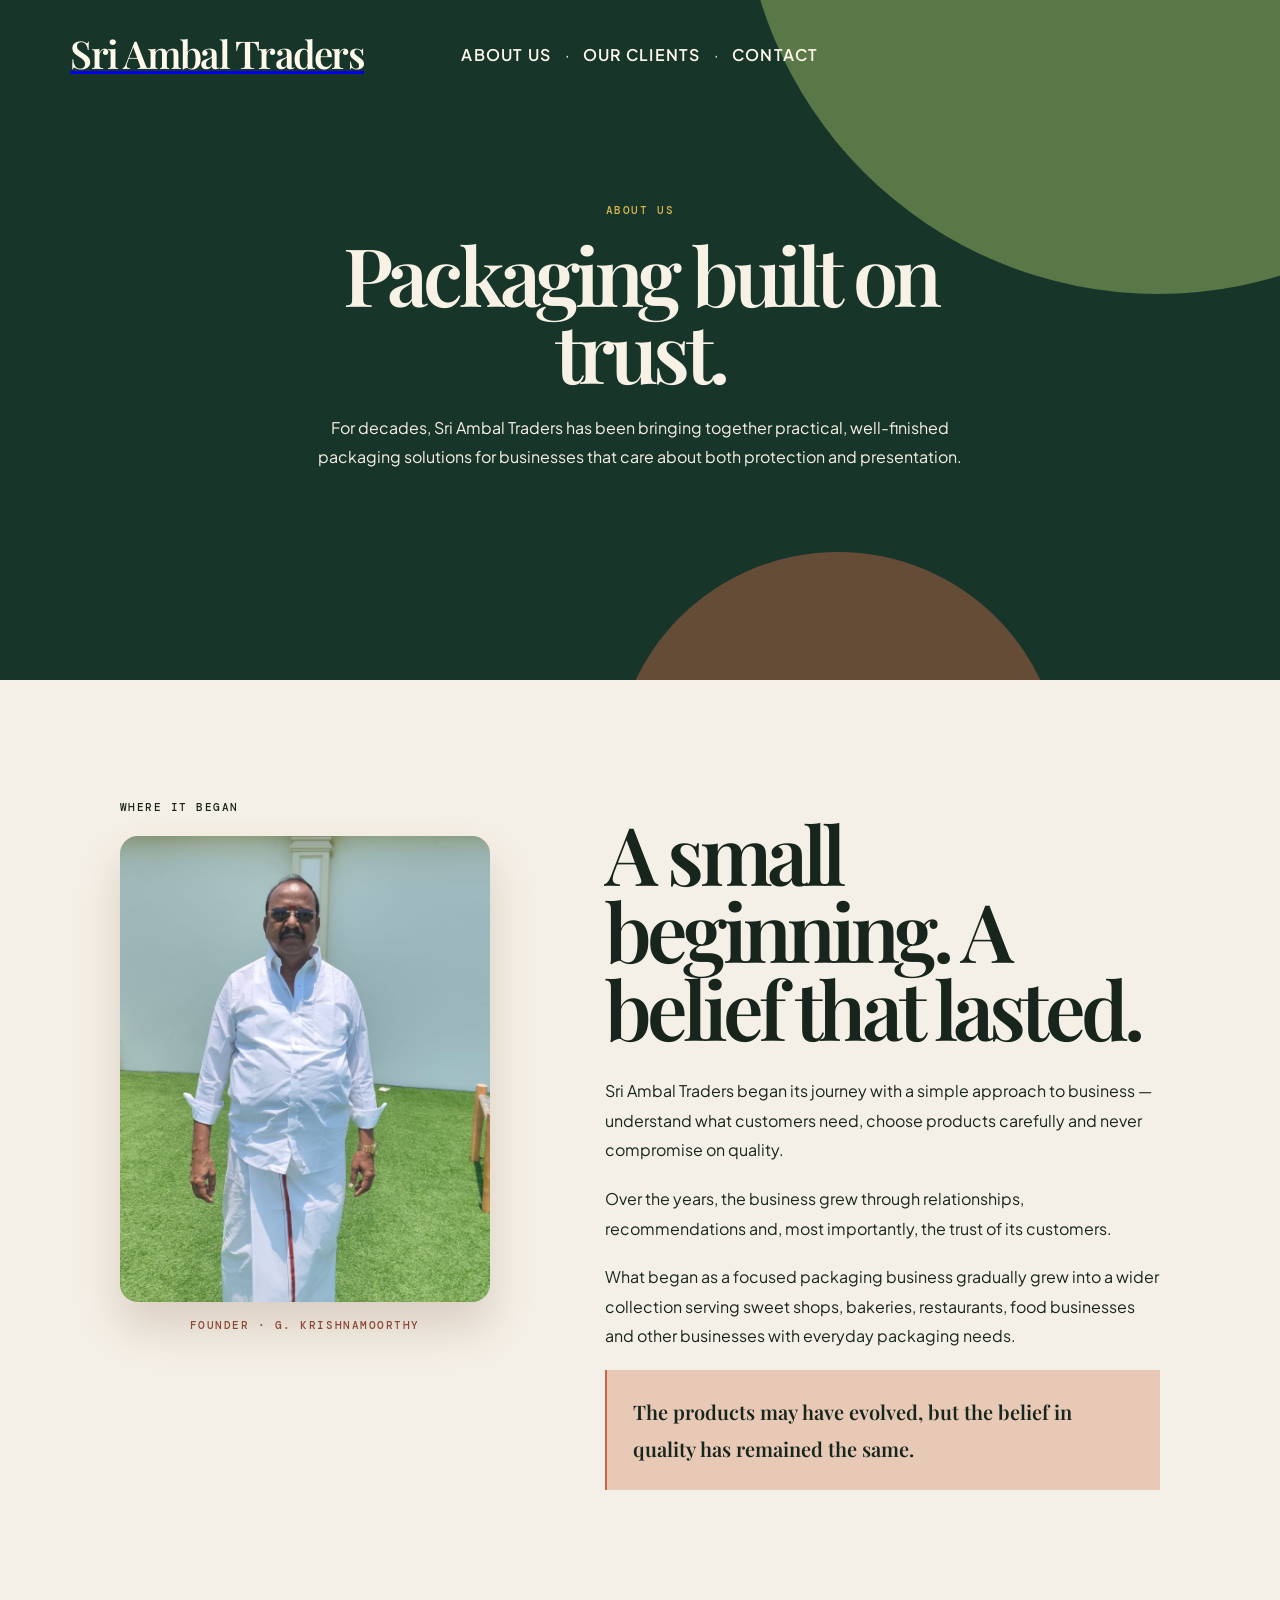
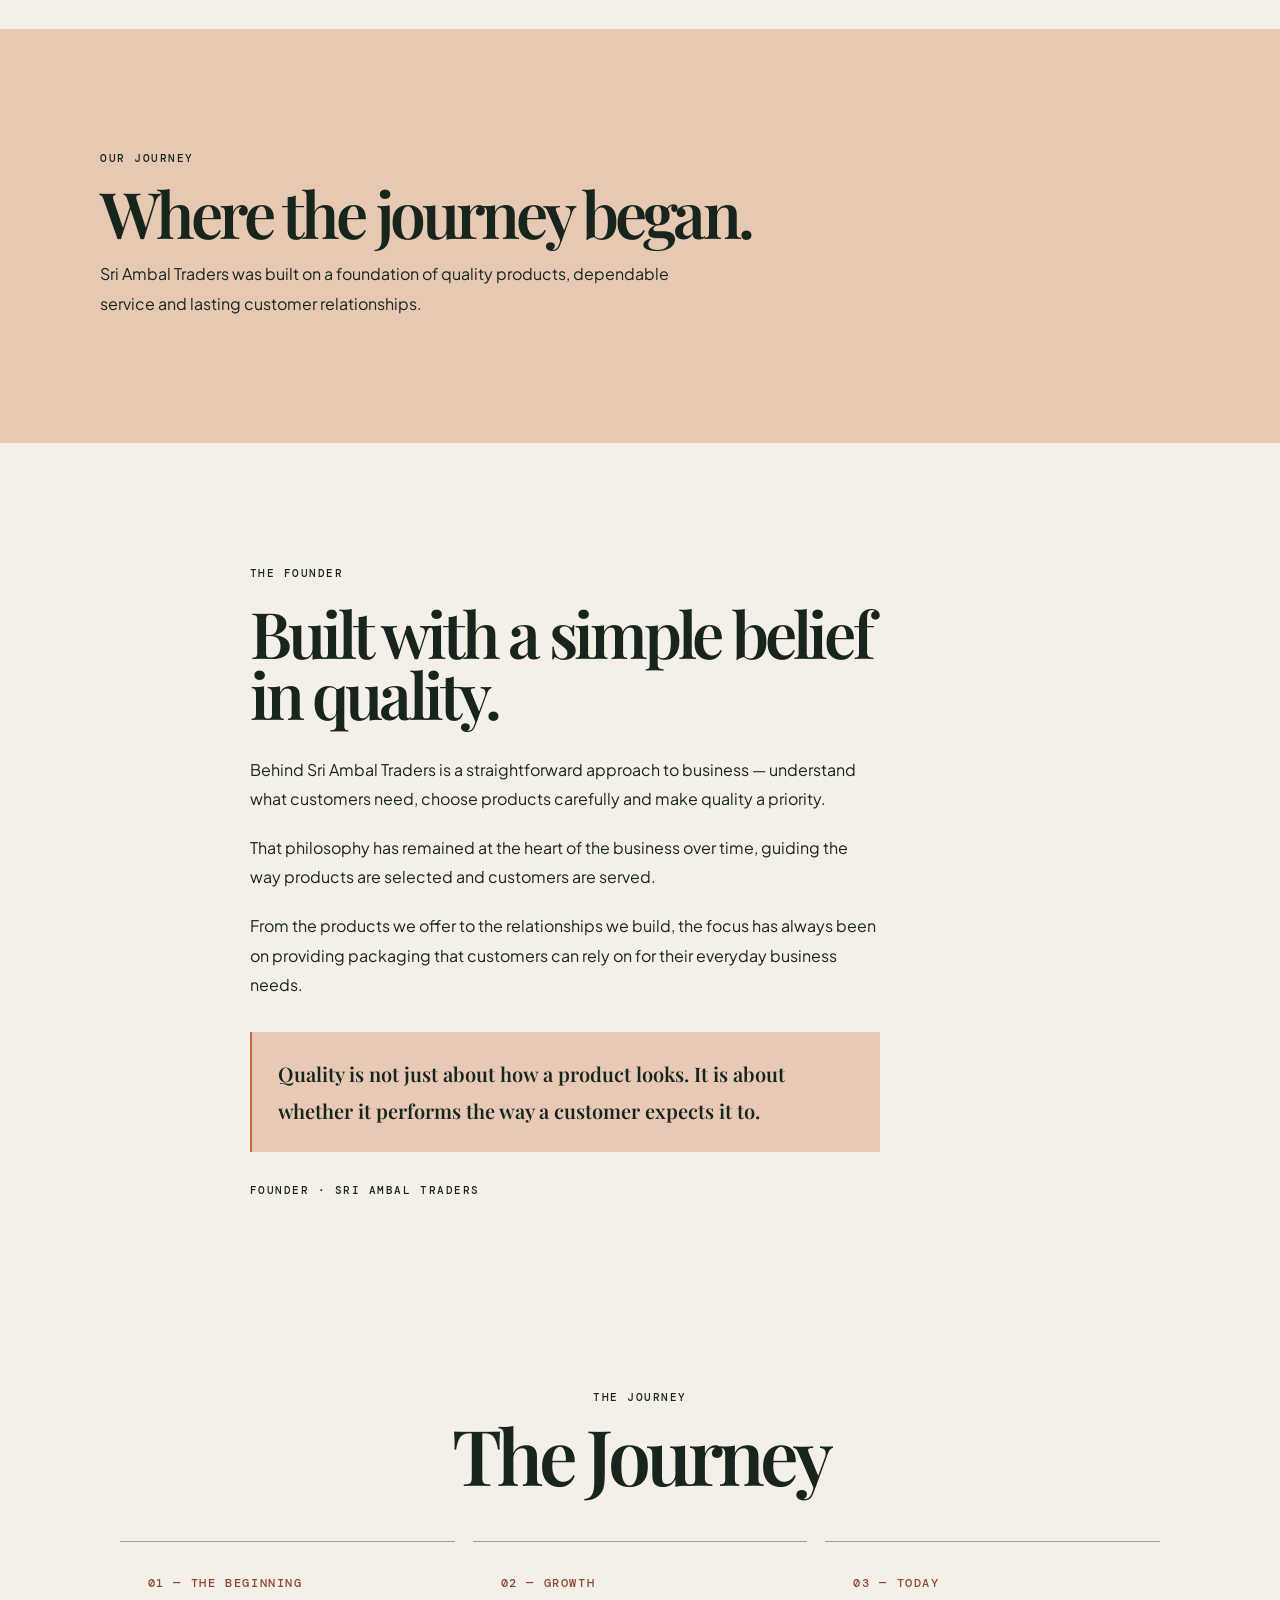
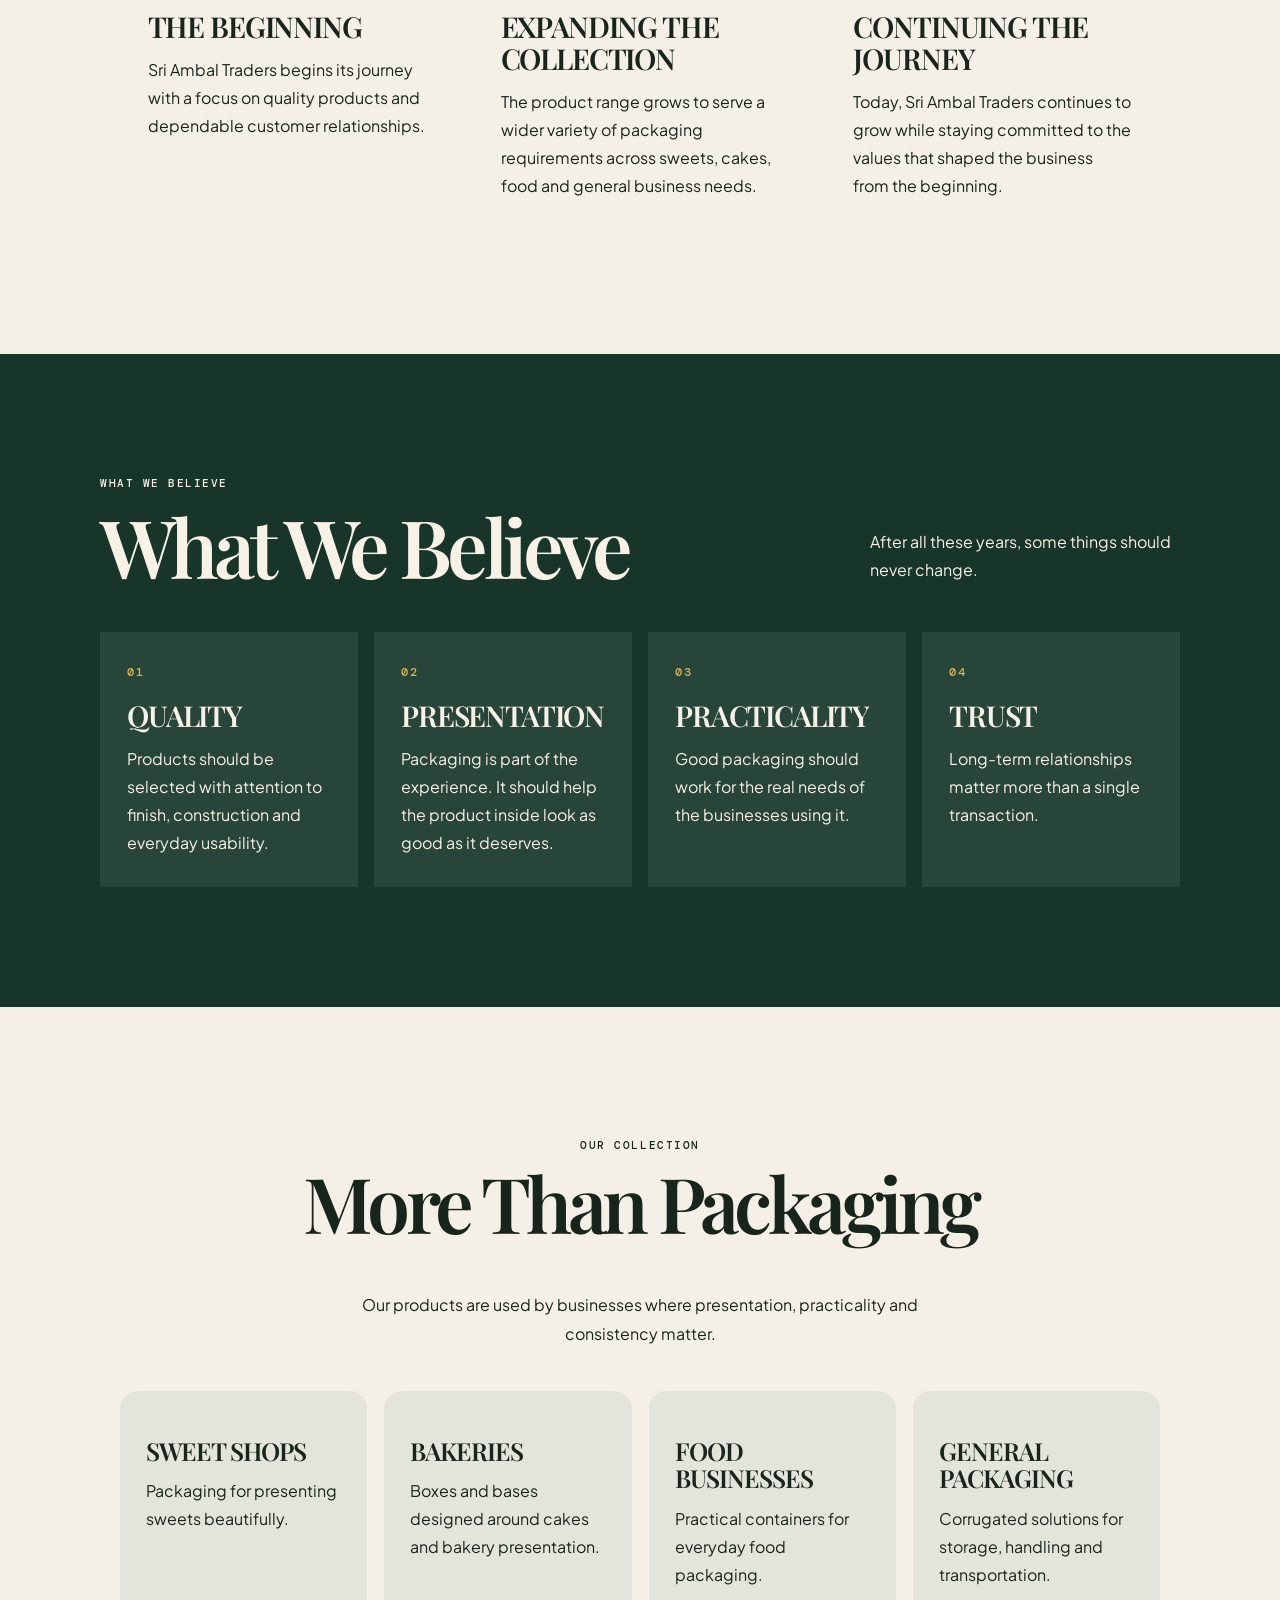
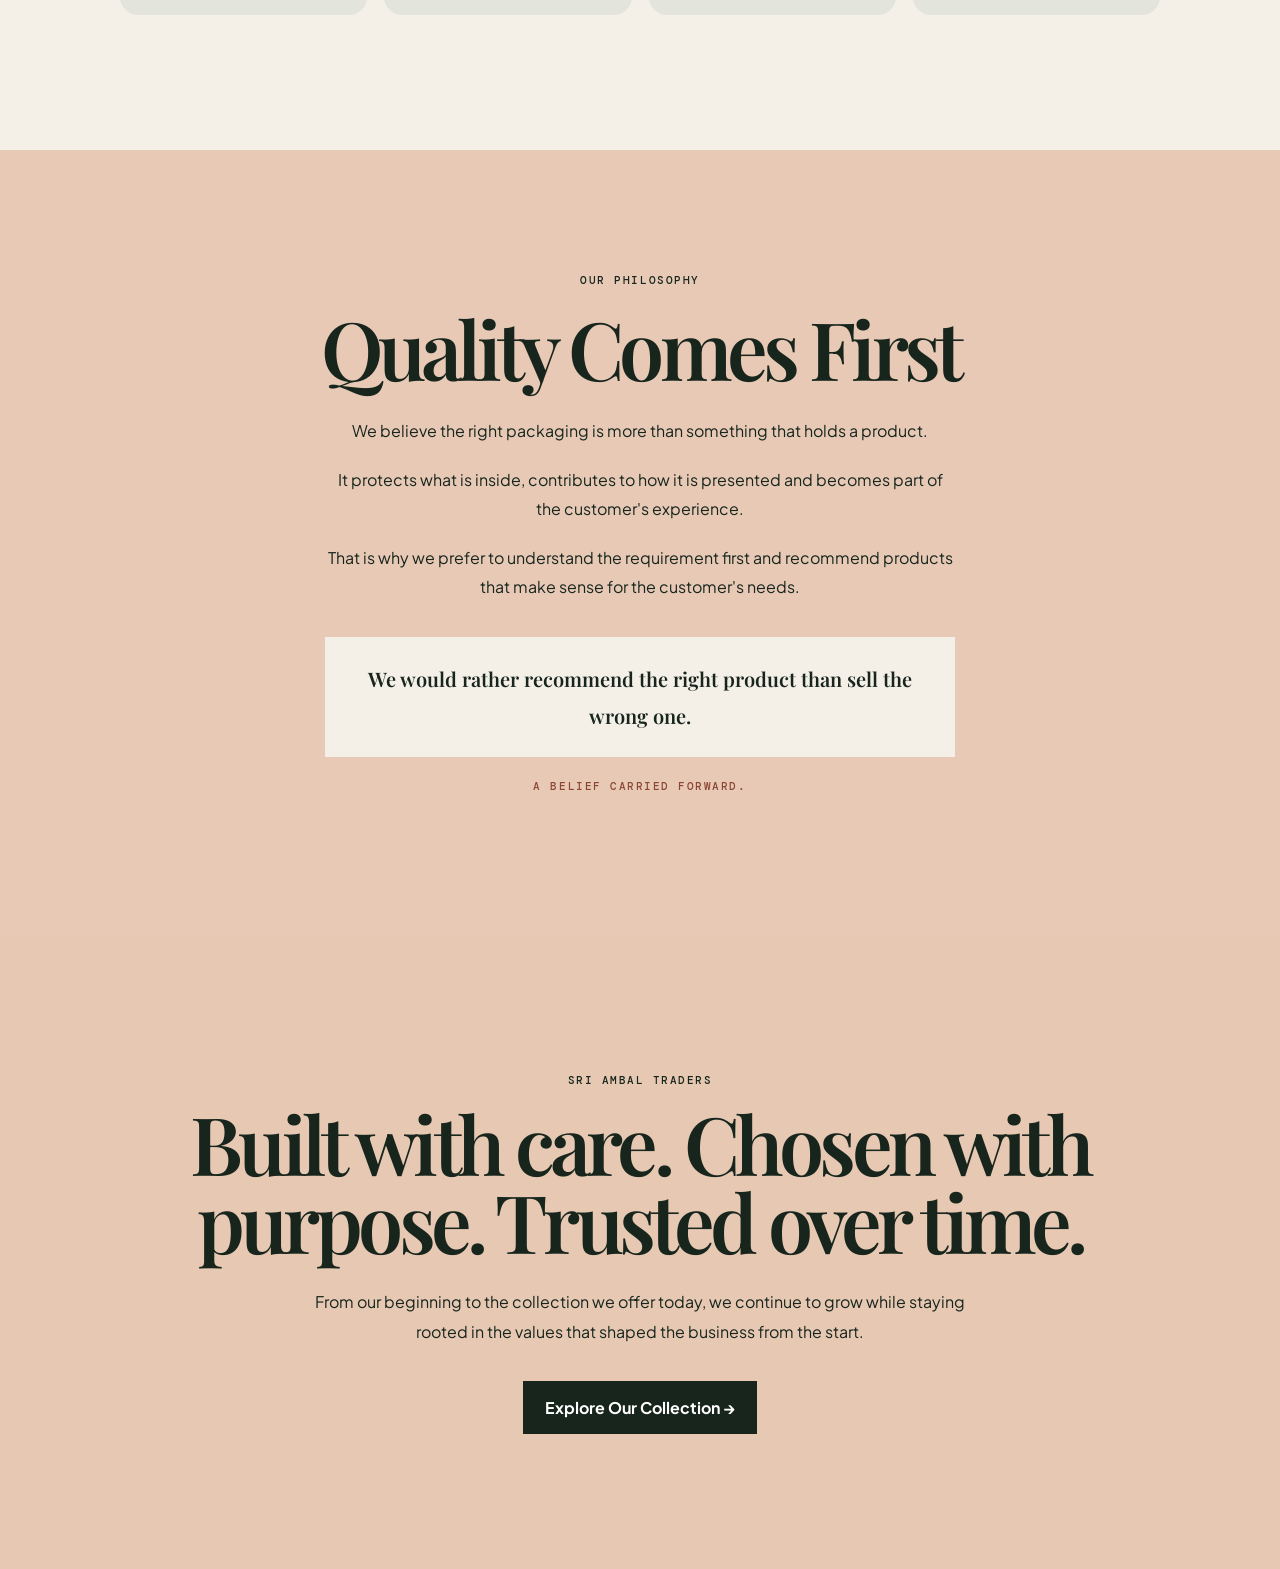
==== about.html @ b6e274c5 "Initial commit" ====
<!doctype html>
<html lang="en">
<head>
  <meta charset="utf-8">
  <meta name="viewport" content="width=device-width,initial-scale=1">
  <meta name="description" content="About Sri Ambal Traders and our packaging solutions.">
  <title>About Us | Sri Ambal Traders</title>
  <link rel="preconnect" href="https://fonts.googleapis.com">
  <link rel="preconnect" href="https://fonts.gstatic.com" crossorigin>
  <link href="https://fonts.googleapis.com/css2?family=DM+Mono:wght@400;500&family=Playfair+Display:ital,wght@0,600;0,700;1,600&family=Plus+Jakarta+Sans:wght@400;500;600;700&display=swap" rel="stylesheet">
  <link rel="stylesheet" href="styles.css">
  <style>
    .about-hero{min-height:680px;padding:34px 5.5% 100px;position:relative;overflow:hidden;background:#18352a;color:#f8f2e6}.about-hero .hero-orb{position:absolute;border-radius:50%;opacity:.45}.about-hero .orb-one{width:65vw;height:65vw;background:#a8c76c;right:-23vw;top:-42vw}.about-hero .orb-two{width:35vw;height:35vw;background:#c46948;right:17vw;bottom:-25vw}.about-hero nav{position:relative;z-index:2}.about-hero .nav-mark{font-size:0;display:inline-block}.about-hero .nav-mark:after{content:'Sri Ambal Traders';display:block;font:600 clamp(2rem,3vw,3.4rem)/1 'Playfair Display',serif;letter-spacing:-.045em;color:#fff9ec}.nav-centre{position:absolute;left:50%;top:50%;transform:translate(-50%,-50%);display:flex;gap:13px;align-items:center;white-space:nowrap}.nav-centre a{color:#fff9ec;text-decoration:none;font:600 1rem 'Plus Jakarta Sans',sans-serif;letter-spacing:.08em;text-transform:uppercase}.about-copy{position:relative;z-index:1;max-width:775px;margin:128px auto 0;text-align:center}.about-copy .eyebrow,.legacy .eyebrow{color:#d9b850}.about-copy h1,.story h2,.founder-copy h2,.heritage-copy h2,.belief-heading h2,.quality h2,.legacy h2,.closing-about h2{font:600 clamp(3.2rem,6.3vw,6.7rem)/.96 'Playfair Display',serif;letter-spacing:-.06em;margin:14px 0 0}.about-copy>p{max-width:650px;margin:25px auto 0;line-height:1.8}.story,.founder,.journey,.beliefs,.more,.quality,.legacy{padding:120px 7%;max-width:1220px;margin:auto}.story{display:grid;grid-template-columns:.8fr 1.2fr;gap:9vw;align-items:start}.eyebrow{font:500 .68rem 'DM Mono',monospace;letter-spacing:.14em}.story h2{margin:14px 0 30px}.story-copy p,.founder-copy p,.quality-copy p,.legacy p,.more-intro{line-height:1.85;max-width:630px;margin:0 0 19px}.statement{margin:38px 0 0;padding:23px 26px;border-left:2px solid #c46948;background:#e7c9b5;font:600 1.25rem/1.45 'Playfair Display',serif}.heritage{padding:108px 7%;background:#e6c8b3}.heritage-inner{max-width:1080px;margin:auto}.heritage-copy h2{font-size:clamp(3rem,5vw,5.4rem)}.heritage-copy p{line-height:1.85;max-width:570px}.founder{display:grid;grid-template-columns:minmax(0,.92fr) minmax(0,1.08fr);gap:8vw;align-items:center}.founder-photo{margin:0;background:#e7c9b5;border-radius:18px;overflow:hidden;box-shadow:0 25px 45px #65382030}.founder-photo img{display:block;width:100%;height:auto;max-height:680px;object-fit:contain;object-position:center}.founder-copy h2{font-size:clamp(3rem,5vw,5.35rem);margin-bottom:30px}.founder-copy .statement{margin-top:32px}.journey{padding-top:40px}.section-title{text-align:center;margin-bottom:50px}.section-title h2{font:600 clamp(3.2rem,6vw,6.1rem)/.96 'Playfair Display',serif;letter-spacing:-.06em;margin:14px 0}.journey-list{display:grid;grid-template-columns:repeat(3,1fr);gap:18px}.journey-step{padding:28px 28px 34px;border-top:1px solid #9b9f96}.journey-step span,.belief-card span{color:#8b4734;font:500 .72rem 'DM Mono',monospace;letter-spacing:.14em}.journey-step h3,.belief-card h3,.category h3{font:600 1.8rem/1.1 'Playfair Display',serif;letter-spacing:-.04em;margin:20px 0 13px}.journey-step p,.belief-card p,.category p{line-height:1.75;margin:0}.beliefs{max-width:none;background:#18352a;color:#f8f2e6}.belief-inner,.more-inner,.quality-inner,.legacy-inner{max-width:1080px;margin:auto}.belief-heading{display:flex;justify-content:space-between;gap:45px;align-items:end;margin-bottom:48px}.belief-heading h2{margin:14px 0 0}.belief-heading p{max-width:310px;line-height:1.75;margin:0}.belief-grid{display:grid;grid-template-columns:repeat(4,1fr);gap:16px}.belief-card{min-height:255px;padding:27px;background:#284539;transition:transform .35s ease,box-shadow .35s ease}.belief-card:hover{transform:translateY(-7px);box-shadow:0 18px 28px #0d1b145c}.belief-card span{color:#d9b850}.more{padding-bottom:135px}.more-intro{margin:0 auto 42px;text-align:center}.category-grid{display:grid;grid-template-columns:repeat(4,1fr);gap:17px}.category{min-height:220px;padding:26px;background:#e3e5dc;border-radius:18px;transition:transform .35s ease,box-shadow .35s ease}.category:hover{transform:translateY(-7px);box-shadow:0 18px 28px #17251d1f}.category h3{font-size:1.55rem}.quality{max-width:none;background:#e7c9b5;text-align:center}.quality-copy{max-width:720px;margin:auto}.quality h2{margin-bottom:30px}.quality-copy p{margin-left:auto;margin-right:auto}.quality .statement{border:0;margin-top:35px;background:#f5f0e7}.quality-note{margin:25px 0 0;color:#8b4734;font:500 .68rem 'DM Mono',monospace;letter-spacing:.14em}.legacy{max-width:none;padding:125px 7%;background:#18352a;color:#f8f2e6;text-align:center}.legacy h2{max-width:830px;margin:14px auto 28px}.legacy p{margin-left:auto;margin-right:auto}.closing-about{text-align:center;padding:135px 7%;background:#e6c8b3}.closing-about h2{max-width:900px;margin:14px auto 28px}.closing-about p{max-width:680px;margin:0 auto;line-height:1.85}.collection-cta{display:inline-block;margin-top:35px;padding:16px 22px;background:var(--ink);color:white;text-decoration:none;font-weight:700;transition:transform .25s ease,box-shadow .25s ease}.collection-cta:hover{transform:translateY(-3px);box-shadow:0 12px 20px #14251d2b}.reveal{opacity:0;transform:translateY(22px);transition:opacity .65s ease,transform .65s ease}.reveal.visible{opacity:1;transform:none}@media(max-width:800px){.about-hero{min-height:590px}.story,.founder{grid-template-columns:1fr;gap:38px}.journey-list,.belief-grid,.category-grid{grid-template-columns:repeat(2,1fr)}.belief-heading{display:block}.belief-heading p{margin-top:25px}.founder-photo{max-width:600px}.nav-centre{position:static;transform:none;margin-top:22px;gap:10px;flex-wrap:wrap}.nav-centre a{font-size:.75rem}}@media(max-width:520px){.about-hero{padding:27px 7% 72px;min-height:520px}.about-copy{margin-top:90px;text-align:left}.about-copy h1{font-size:3.65rem}.about-hero .nav-mark:after{font-size:1.75rem}.story,.founder,.journey,.beliefs,.more,.quality,.legacy{padding-left:7%;padding-right:7%}.journey-list,.belief-grid,.category-grid{grid-template-columns:1fr}.heritage{padding:80px 7%}.closing-about{padding:90px 7%}.belief-card,.category{min-height:0}}
    .story-media .eyebrow{margin:0 0 22px}.story-photo{margin:0;background:#e7c9b5;border-radius:18px;overflow:hidden;box-shadow:0 25px 45px #65382030}.story-photo img{display:block;width:100%;height:auto;max-height:680px;object-fit:contain;object-position:center}.founder-caption{margin:16px 0 0;text-align:center;color:#8b4734;font:500 .68rem 'DM Mono',monospace;letter-spacing:.14em}.founder{display:block;max-width:960px}.founder-copy{max-width:680px}.founder-photo{display:none}
  </style>
</head>
<body>
  <main>
    <section class="about-hero"><div class="hero-orb orb-one"></div><div class="hero-orb orb-two"></div><nav><a class="nav-mark" href="index.html">Sri Ambal Traders</a><div class="nav-centre"><a href="about.html" aria-current="page">About Us</a><span>&middot;</span><a href="index.html#clients">Our Clients</a><span>&middot;</span><a href="contact.html">Contact</a></div></nav><div class="about-copy"><p class="eyebrow">ABOUT US</p><h1>Packaging built on trust.</h1><p>For decades, Sri Ambal Traders has been bringing together practical, well-finished packaging solutions for businesses that care about both protection and presentation.</p></div></section>
    <section class="story reveal"><div class="story-media"><p class="eyebrow">WHERE IT BEGAN</p><figure class="story-photo"><img src="assets/photo.jpeg" alt="Founder of Sri Ambal Traders"></figure><p class="founder-caption">FOUNDER &middot; G. KRISHNAMOORTHY</p></div><div class="story-copy"><h2>A small beginning. A belief that lasted.</h2><p>Sri Ambal Traders began its journey with a simple approach to business &mdash; understand what customers need, choose products carefully and never compromise on quality.</p><p>Over the years, the business grew through relationships, recommendations and, most importantly, the trust of its customers.</p><p>What began as a focused packaging business gradually grew into a wider collection serving sweet shops, bakeries, restaurants, food businesses and other businesses with everyday packaging needs.</p><p class="statement">The products may have evolved, but the belief in quality has remained the same.</p></div></section>
    <section class="heritage reveal"><div class="heritage-inner"><div class="heritage-copy"><p class="eyebrow">OUR JOURNEY</p><h2>Where the journey began.</h2><p>Sri Ambal Traders was built on a foundation of quality products, dependable service and lasting customer relationships.</p></div></div></section>
    <section class="founder reveal"><div class="founder-copy"><p class="eyebrow">THE FOUNDER</p><h2>Built with a simple belief in quality.</h2><p>Behind Sri Ambal Traders is a straightforward approach to business &mdash; understand what customers need, choose products carefully and make quality a priority.</p><p>That philosophy has remained at the heart of the business over time, guiding the way products are selected and customers are served.</p><p>From the products we offer to the relationships we build, the focus has always been on providing packaging that customers can rely on for their everyday business needs.</p><p class="statement">Quality is not just about how a product looks. It is about whether it performs the way a customer expects it to.</p><p class="eyebrow" style="margin-top:28px">FOUNDER &middot; SRI AMBAL TRADERS</p></div></section>
    <section class="journey reveal"><div class="section-title"><p class="eyebrow">THE JOURNEY</p><h2>The Journey</h2></div><div class="journey-list"><article class="journey-step"><span>01 &mdash; THE BEGINNING</span><h3>THE BEGINNING</h3><p>Sri Ambal Traders begins its journey with a focus on quality products and dependable customer relationships.</p></article><article class="journey-step"><span>02 &mdash; GROWTH</span><h3>EXPANDING THE COLLECTION</h3><p>The product range grows to serve a wider variety of packaging requirements across sweets, cakes, food and general business needs.</p></article><article class="journey-step"><span>03 &mdash; TODAY</span><h3>CONTINUING THE JOURNEY</h3><p>Today, Sri Ambal Traders continues to grow while staying committed to the values that shaped the business from the beginning.</p></article></div></section>
    <section class="beliefs"><div class="belief-inner"><div class="belief-heading reveal"><div><p class="eyebrow">WHAT WE BELIEVE</p><h2>What We Believe</h2></div><p>After all these years, some things should never change.</p></div><div class="belief-grid"><article class="belief-card reveal"><span>01</span><h3>QUALITY</h3><p>Products should be selected with attention to finish, construction and everyday usability.</p></article><article class="belief-card reveal"><span>02</span><h3>PRESENTATION</h3><p>Packaging is part of the experience. It should help the product inside look as good as it deserves.</p></article><article class="belief-card reveal"><span>03</span><h3>PRACTICALITY</h3><p>Good packaging should work for the real needs of the businesses using it.</p></article><article class="belief-card reveal"><span>04</span><h3>TRUST</h3><p>Long-term relationships matter more than a single transaction.</p></article></div></div></section>
    <section class="more reveal"><div class="more-inner"><div class="section-title"><p class="eyebrow">OUR COLLECTION</p><h2>More Than Packaging</h2></div><p class="more-intro">Our products are used by businesses where presentation, practicality and consistency matter.</p><div class="category-grid"><article class="category"><h3>SWEET SHOPS</h3><p>Packaging for presenting sweets beautifully.</p></article><article class="category"><h3>BAKERIES</h3><p>Boxes and bases designed around cakes and bakery presentation.</p></article><article class="category"><h3>FOOD BUSINESSES</h3><p>Practical containers for everyday food packaging.</p></article><article class="category"><h3>GENERAL PACKAGING</h3><p>Corrugated solutions for storage, handling and transportation.</p></article></div></div></section>
    <section class="quality reveal"><div class="quality-inner quality-copy"><p class="eyebrow">OUR PHILOSOPHY</p><h2>Quality Comes First</h2><p>We believe the right packaging is more than something that holds a product.</p><p>It protects what is inside, contributes to how it is presented and becomes part of the customer's experience.</p><p>That is why we prefer to understand the requirement first and recommend products that make sense for the customer's needs.</p><p class="statement">We would rather recommend the right product than sell the wrong one.</p><p class="quality-note">A BELIEF CARRIED FORWARD.</p></div></section>
    <section class="closing-about"><p class="eyebrow">SRI AMBAL TRADERS</p><h2>Built with care. Chosen with purpose. Trusted over time.</h2><p>From our beginning to the collection we offer today, we continue to grow while staying rooted in the values that shaped the business from the start.</p><a class="collection-cta" href="index.html#collection">Explore Our Collection &rarr;</a></section>
  </main>
  <script>const observer=new IntersectionObserver(entries=>entries.forEach(entry=>{if(entry.isIntersecting){entry.target.classList.add('visible');observer.unobserve(entry.target)}}),{threshold:.12});document.querySelectorAll('.reveal').forEach((element,index)=>{element.style.transitionDelay=`${Math.min(index%4,3)*70}ms`;observer.observe(element)});</script>
</body>
</html>
---- styles.css ----
:root{--ink:#17251d;--cream:#f5f0e7}*{box-sizing:border-box}html{scroll-behavior:smooth}body{margin:0;background:var(--cream);font-family:'Plus Jakarta Sans',sans-serif;color:var(--ink)}.hero{height:100svh;min-height:650px;padding:34px 5.5%;position:relative;overflow:hidden;background:#18352a;color:#f8f2e6}.hero-orb{position:absolute;border-radius:50%;opacity:.45}.orb-one{width:65vw;height:65vw;background:#a8c76c;right:-23vw;top:-15vw}.orb-two{width:35vw;height:35vw;background:#c46948;right:17vw;bottom:-24vw}nav{position:relative;z-index:2;width:100%;text-align:left}.nav-mark{font-size:0;display:inline-block}.nav-mark:after{content:'Sri Ambal Traders';display:block;font:600 clamp(2rem,3vw,3.4rem)/1 'Playfair Display',serif;letter-spacing:-.045em;color:#fff9ec}.nav-link,.scroll-note{display:none}.hero-copy{position:absolute;top:50%;transform:translateY(-44%);z-index:2;max-width:635px}.eyebrow,.number{font:500 .68rem 'DM Mono';letter-spacing:.14em}.hero h1,.collection h2,.cake-studio h2,.closing h2,.modal h2{font:600 clamp(3.8rem,7.2vw,7.3rem)/.96 'Playfair Display',serif;letter-spacing:-.06em;margin:0}.hero h1 em,.cake-studio h2 em,.closing h2 em{color:#d9b850}.hero-text{max-width:390px;line-height:1.7}.primary{padding:18px 21px;border:0;background:#f2eadc;color:var(--ink);font:600 .78rem 'Plus Jakarta Sans';letter-spacing:.08em}.hero-art{position:absolute;right:7%;bottom:9%;width:48%;height:68%;perspective:1000px}.hero-cake,.hero-box,.hero-cup,.sweet-box,.board-box,.corr-box,.mini-base,.studio-base{position:absolute}.hero-cake{width:270px;height:270px;right:24%;top:9%;background:#d19f28;border-radius:50%}.hero-box{right:1%;bottom:4%;width:255px;height:175px;background:#df7053}.hero-cup{width:118px;height:150px;left:6%;bottom:17%;background:#aabcb4;border-radius:13px}.collection{padding:125px 5.5%}.collection-header{display:flex;justify-content:space-between;margin-bottom:55px}.product-grid{display:grid;grid-template-columns:repeat(12,1fr);gap:17px}.product-card{grid-column:span 4;min-height:490px;padding:22px;background:#e3e5dc;display:flex;flex-direction:column;justify-content:end;position:relative}.product-card.wide{grid-column:span 8;background:#e6c8b3}.product-visual{height:320px;position:relative}.sweet-box,.corr-box{width:220px;height:145px;left:24%;top:65px;background:#df7053}.board-box{width:180px;height:180px;left:23%;top:45px;background:#f1c76e}.containers-visual{display:flex;align-items:end;justify-content:center}.container{background:#9cc8bd;border-radius:18px}.c1{width:66px;height:90px}.c2{width:90px;height:125px}.c3{width:115px;height:155px}.mini-base{width:225px;height:225px;left:24%;top:32px;border-radius:50%;background:#e5b638}.card-copy{display:flex;justify-content:space-between}.card-open-indicator{position:absolute;top:18px;right:18px;width:36px;height:36px;display:grid;place-items:center;border:1px solid #17251d;border-radius:50%;background:#f5f0e7;color:#000;font:700 1.2rem/1 'Plus Jakarta Sans',sans-serif;transition:transform .25s ease,background-color .25s ease}.product-card:hover .card-open-indicator,.product-card:focus-visible .card-open-indicator{transform:translateX(3px);background:#fff}.product-card:focus-visible{outline:2px solid var(--ink);outline-offset:3px}.cake-studio{padding:125px 9%;background:#18352a;color:white}.closing{text-align:center;padding:135px 20px;background:#e7c9b5}@media(max-width:800px){.product-card,.product-card.wide{grid-column:span 12}.hero-art{opacity:.55}.nav-mark:after{font-size:2rem}}@media(max-width:480px){.hero{padding:27px 7%}.hero-art{display:none}.nav-mark:after{font-size:1.75rem}}
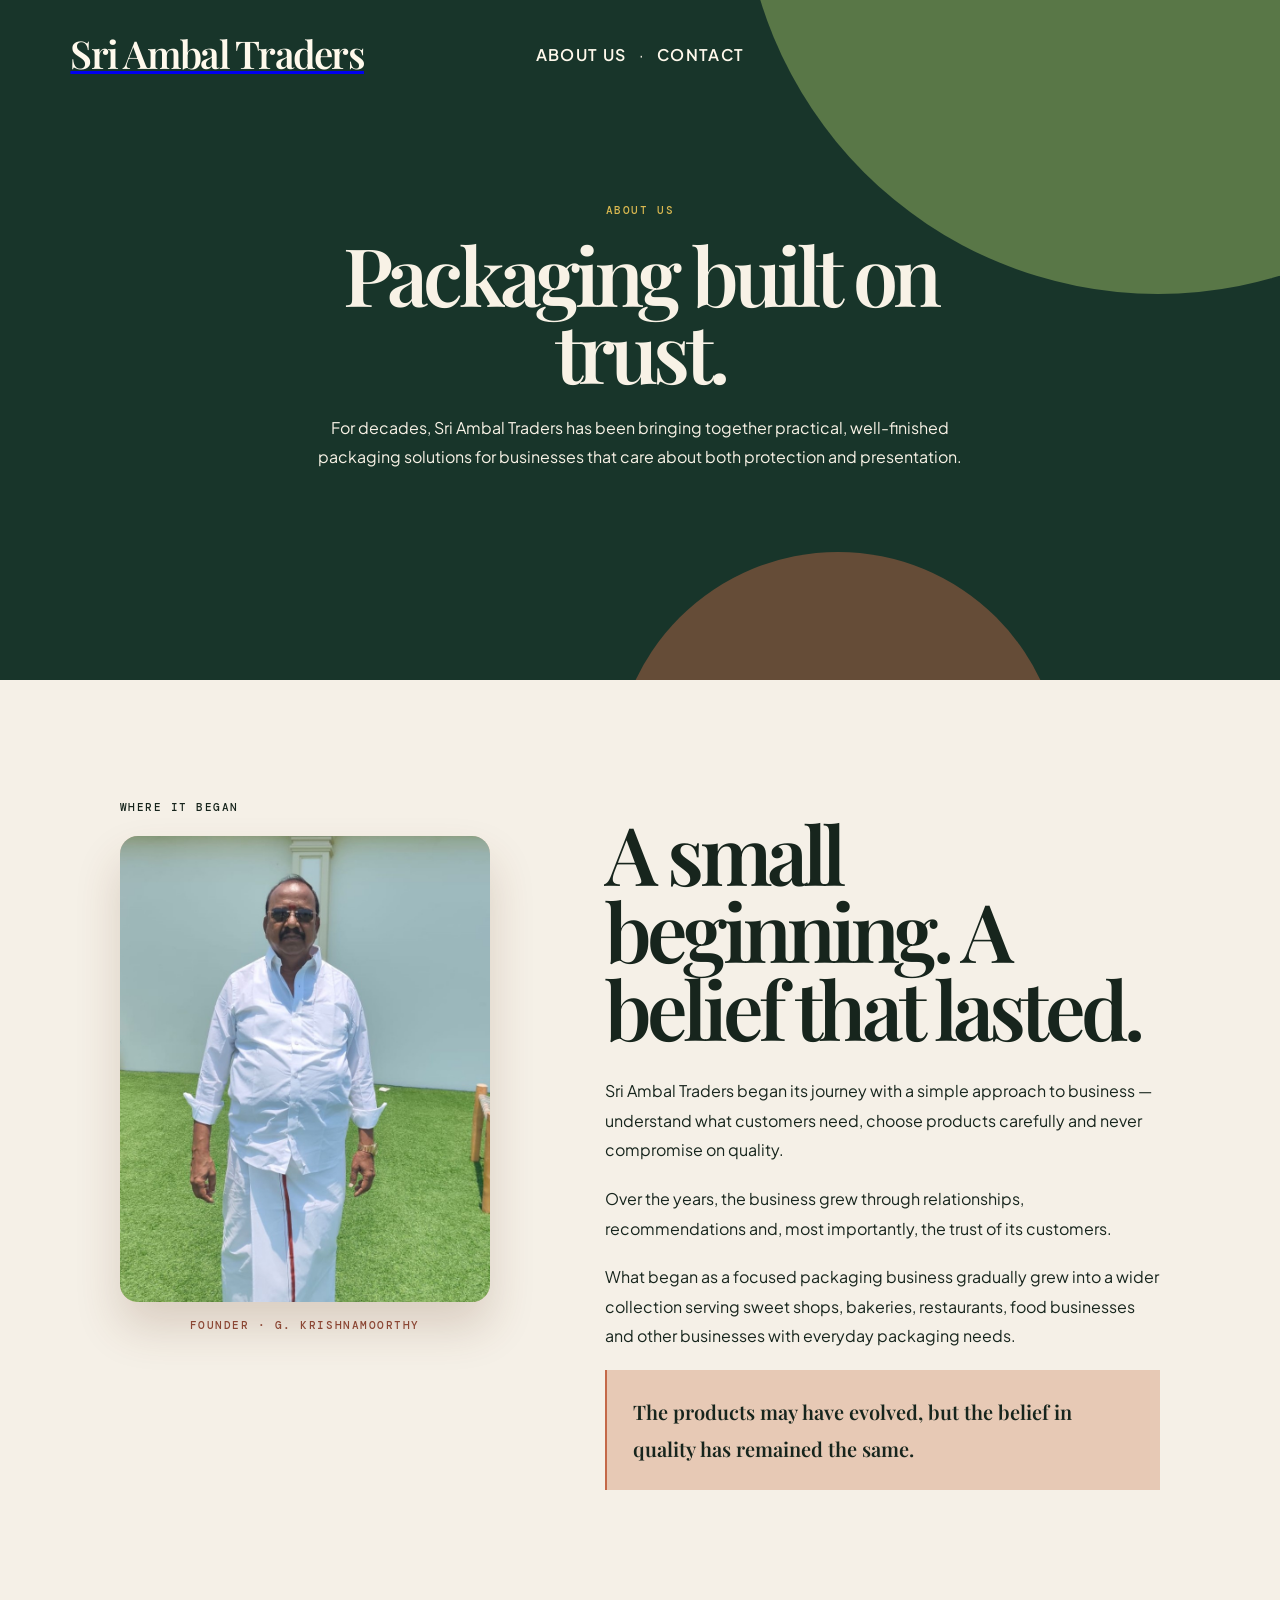
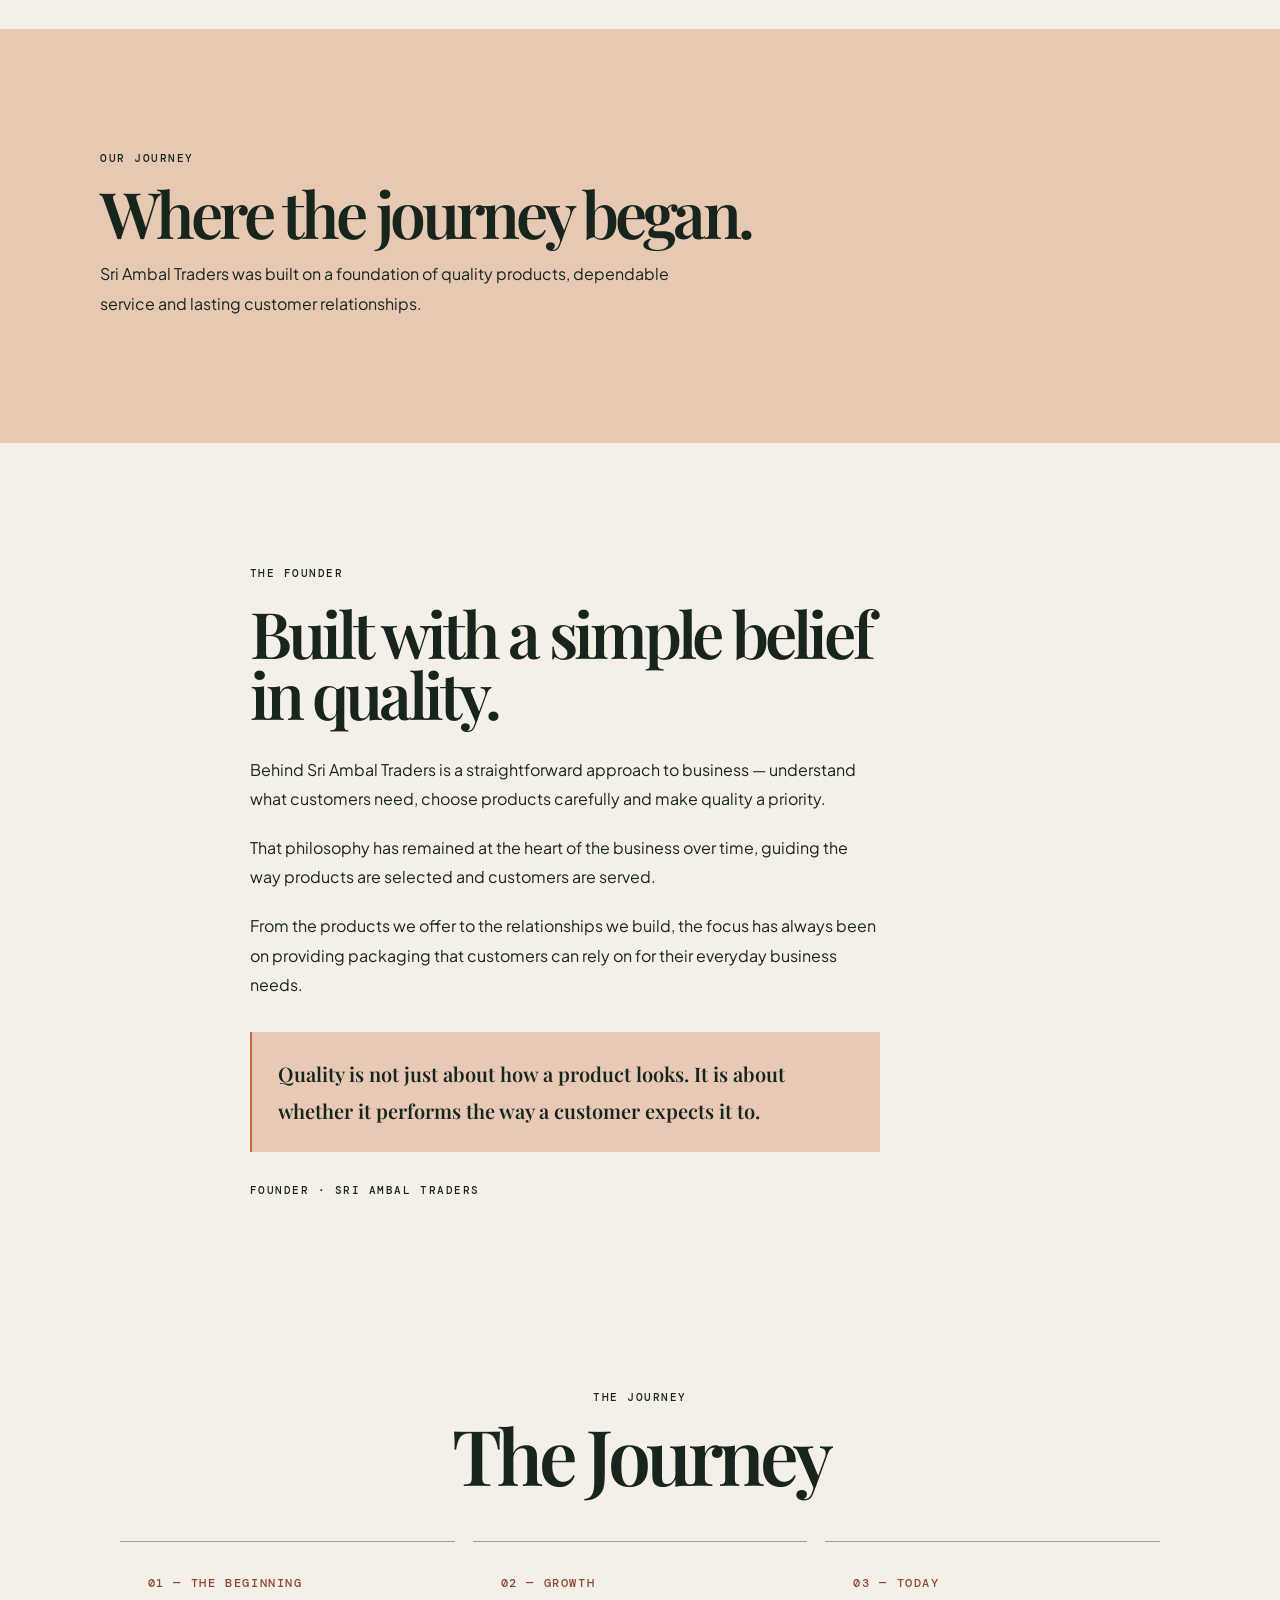
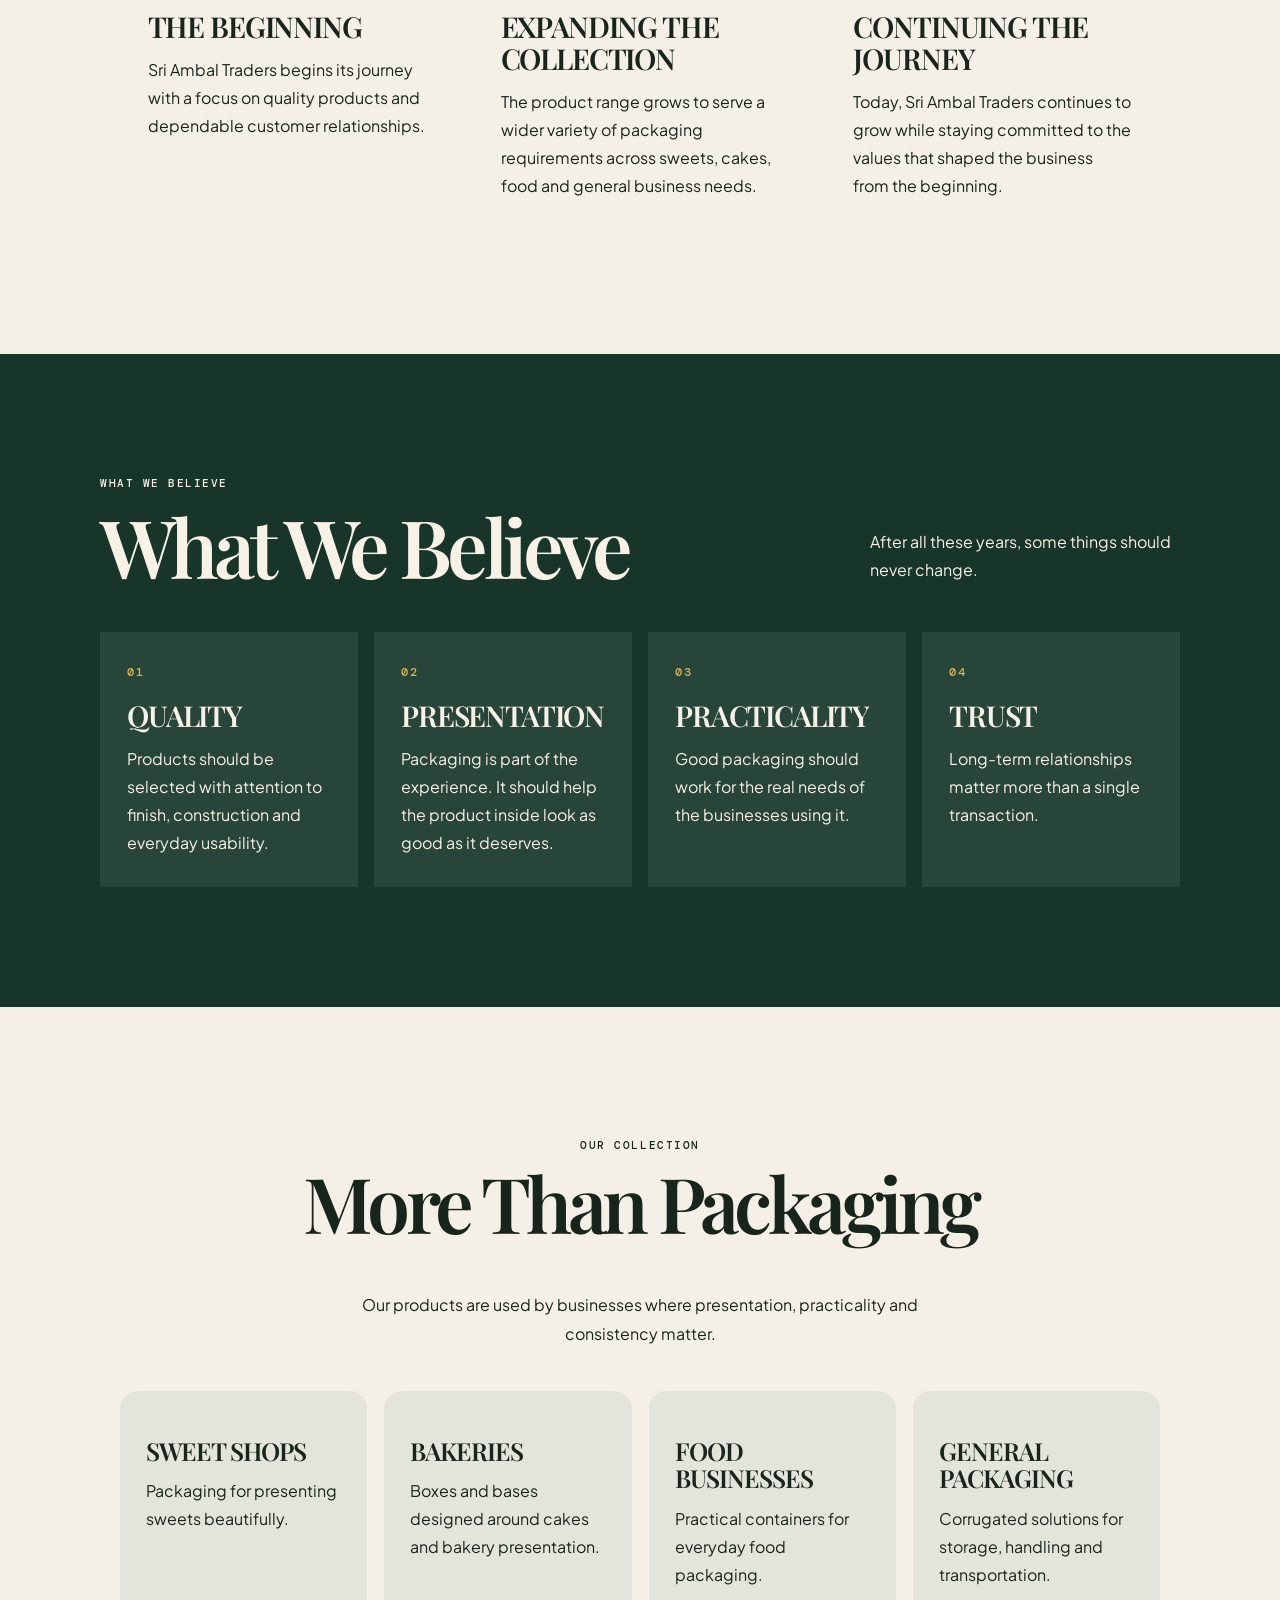
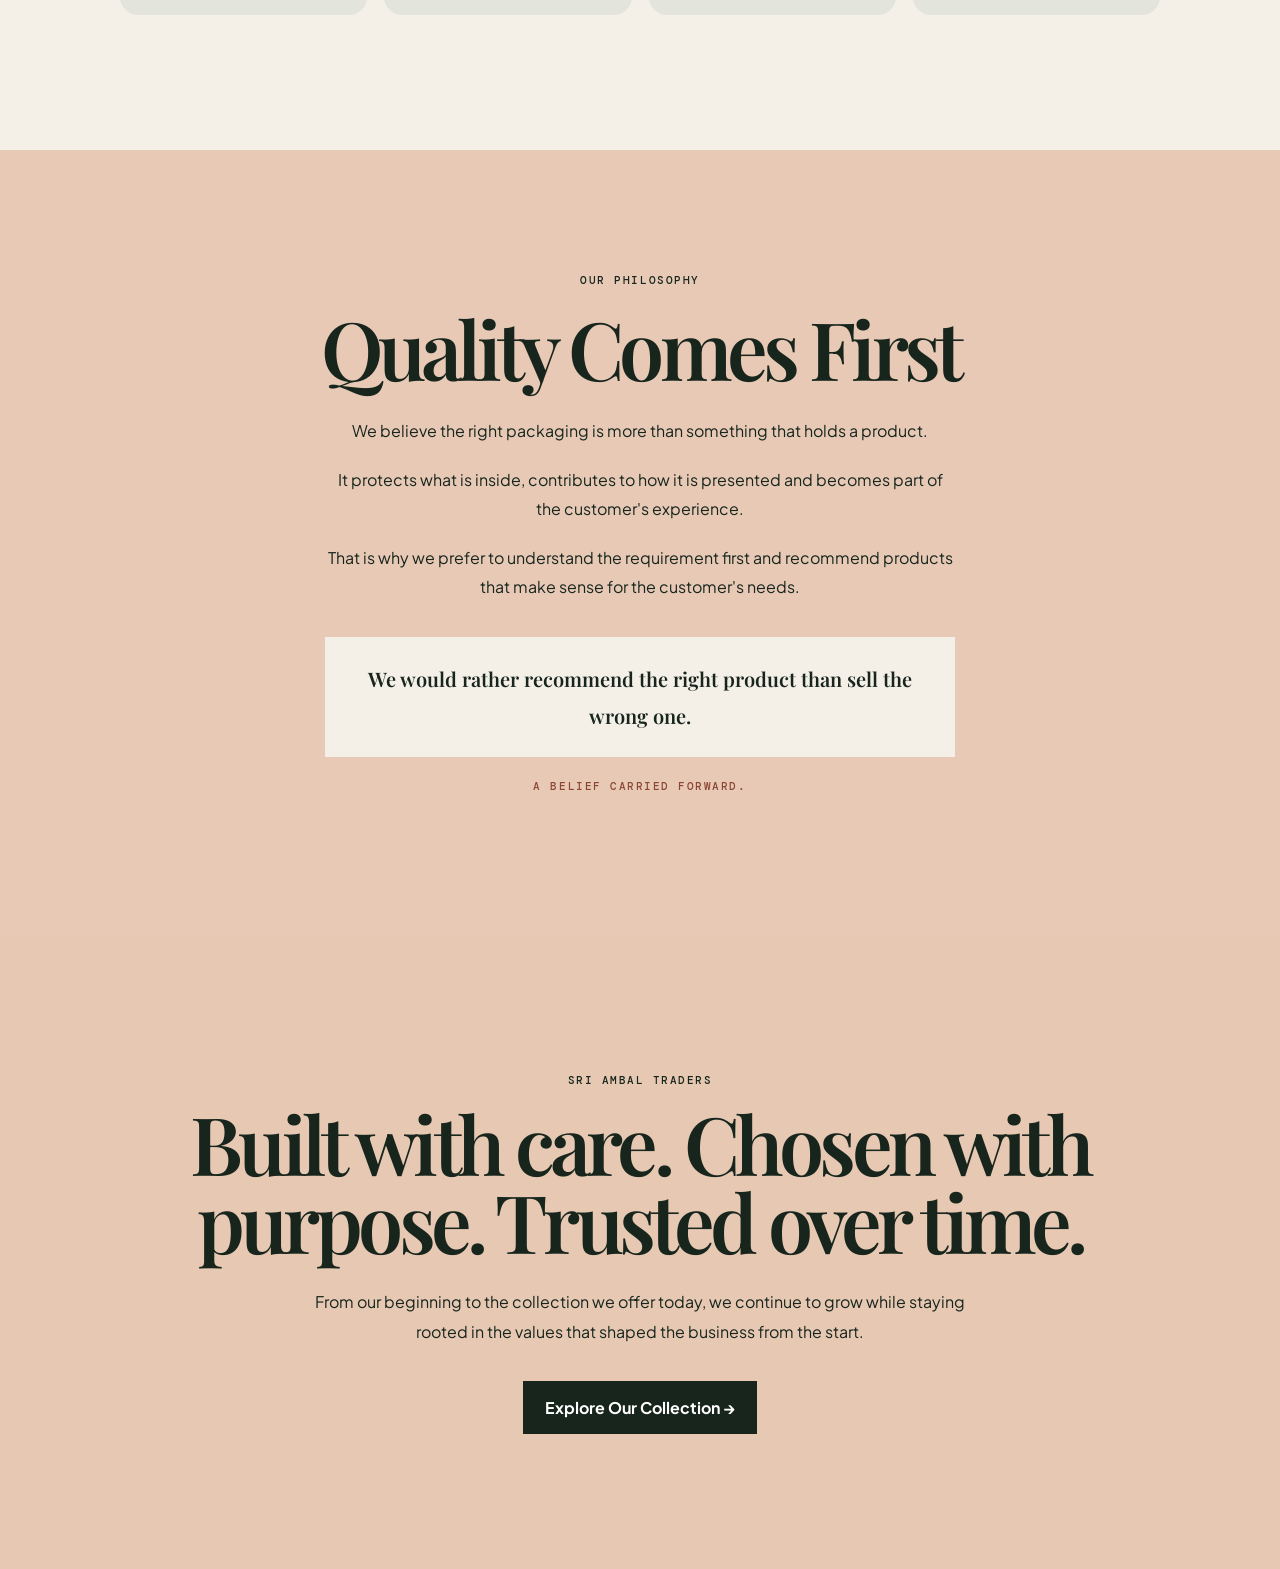
==== commit ae2a7c8d: "Final improvements" ====
--- a/about.html
+++ b/about.html
@@ -9,6 +9,7 @@
   <link rel="preconnect" href="https://fonts.gstatic.com" crossorigin>
   <link href="https://fonts.googleapis.com/css2?family=DM+Mono:wght@400;500&family=Playfair+Display:ital,wght@0,600;0,700;1,600&family=Plus+Jakarta+Sans:wght@400;500;600;700&display=swap" rel="stylesheet">
   <link rel="stylesheet" href="styles.css">
+  <link rel="stylesheet" href="responsive.css">
   <style>
     .about-hero{min-height:680px;padding:34px 5.5% 100px;position:relative;overflow:hidden;background:#18352a;color:#f8f2e6}.about-hero .hero-orb{position:absolute;border-radius:50%;opacity:.45}.about-hero .orb-one{width:65vw;height:65vw;background:#a8c76c;right:-23vw;top:-42vw}.about-hero .orb-two{width:35vw;height:35vw;background:#c46948;right:17vw;bottom:-25vw}.about-hero nav{position:relative;z-index:2}.about-hero .nav-mark{font-size:0;display:inline-block}.about-hero .nav-mark:after{content:'Sri Ambal Traders';display:block;font:600 clamp(2rem,3vw,3.4rem)/1 'Playfair Display',serif;letter-spacing:-.045em;color:#fff9ec}.nav-centre{position:absolute;left:50%;top:50%;transform:translate(-50%,-50%);display:flex;gap:13px;align-items:center;white-space:nowrap}.nav-centre a{color:#fff9ec;text-decoration:none;font:600 1rem 'Plus Jakarta Sans',sans-serif;letter-spacing:.08em;text-transform:uppercase}.about-copy{position:relative;z-index:1;max-width:775px;margin:128px auto 0;text-align:center}.about-copy .eyebrow,.legacy .eyebrow{color:#d9b850}.about-copy h1,.story h2,.founder-copy h2,.heritage-copy h2,.belief-heading h2,.quality h2,.legacy h2,.closing-about h2{font:600 clamp(3.2rem,6.3vw,6.7rem)/.96 'Playfair Display',serif;letter-spacing:-.06em;margin:14px 0 0}.about-copy>p{max-width:650px;margin:25px auto 0;line-height:1.8}.story,.founder,.journey,.beliefs,.more,.quality,.legacy{padding:120px 7%;max-width:1220px;margin:auto}.story{display:grid;grid-template-columns:.8fr 1.2fr;gap:9vw;align-items:start}.eyebrow{font:500 .68rem 'DM Mono',monospace;letter-spacing:.14em}.story h2{margin:14px 0 30px}.story-copy p,.founder-copy p,.quality-copy p,.legacy p,.more-intro{line-height:1.85;max-width:630px;margin:0 0 19px}.statement{margin:38px 0 0;padding:23px 26px;border-left:2px solid #c46948;background:#e7c9b5;font:600 1.25rem/1.45 'Playfair Display',serif}.heritage{padding:108px 7%;background:#e6c8b3}.heritage-inner{max-width:1080px;margin:auto}.heritage-copy h2{font-size:clamp(3rem,5vw,5.4rem)}.heritage-copy p{line-height:1.85;max-width:570px}.founder{display:grid;grid-template-columns:minmax(0,.92fr) minmax(0,1.08fr);gap:8vw;align-items:center}.founder-photo{margin:0;background:#e7c9b5;border-radius:18px;overflow:hidden;box-shadow:0 25px 45px #65382030}.founder-photo img{display:block;width:100%;height:auto;max-height:680px;object-fit:contain;object-position:center}.founder-copy h2{font-size:clamp(3rem,5vw,5.35rem);margin-bottom:30px}.founder-copy .statement{margin-top:32px}.journey{padding-top:40px}.section-title{text-align:center;margin-bottom:50px}.section-title h2{font:600 clamp(3.2rem,6vw,6.1rem)/.96 'Playfair Display',serif;letter-spacing:-.06em;margin:14px 0}.journey-list{display:grid;grid-template-columns:repeat(3,1fr);gap:18px}.journey-step{padding:28px 28px 34px;border-top:1px solid #9b9f96}.journey-step span,.belief-card span{color:#8b4734;font:500 .72rem 'DM Mono',monospace;letter-spacing:.14em}.journey-step h3,.belief-card h3,.category h3{font:600 1.8rem/1.1 'Playfair Display',serif;letter-spacing:-.04em;margin:20px 0 13px}.journey-step p,.belief-card p,.category p{line-height:1.75;margin:0}.beliefs{max-width:none;background:#18352a;color:#f8f2e6}.belief-inner,.more-inner,.quality-inner,.legacy-inner{max-width:1080px;margin:auto}.belief-heading{display:flex;justify-content:space-between;gap:45px;align-items:end;margin-bottom:48px}.belief-heading h2{margin:14px 0 0}.belief-heading p{max-width:310px;line-height:1.75;margin:0}.belief-grid{display:grid;grid-template-columns:repeat(4,1fr);gap:16px}.belief-card{min-height:255px;padding:27px;background:#284539;transition:transform .35s ease,box-shadow .35s ease}.belief-card:hover{transform:translateY(-7px);box-shadow:0 18px 28px #0d1b145c}.belief-card span{color:#d9b850}.more{padding-bottom:135px}.more-intro{margin:0 auto 42px;text-align:center}.category-grid{display:grid;grid-template-columns:repeat(4,1fr);gap:17px}.category{min-height:220px;padding:26px;background:#e3e5dc;border-radius:18px;transition:transform .35s ease,box-shadow .35s ease}.category:hover{transform:translateY(-7px);box-shadow:0 18px 28px #17251d1f}.category h3{font-size:1.55rem}.quality{max-width:none;background:#e7c9b5;text-align:center}.quality-copy{max-width:720px;margin:auto}.quality h2{margin-bottom:30px}.quality-copy p{margin-left:auto;margin-right:auto}.quality .statement{border:0;margin-top:35px;background:#f5f0e7}.quality-note{margin:25px 0 0;color:#8b4734;font:500 .68rem 'DM Mono',monospace;letter-spacing:.14em}.legacy{max-width:none;padding:125px 7%;background:#18352a;color:#f8f2e6;text-align:center}.legacy h2{max-width:830px;margin:14px auto 28px}.legacy p{margin-left:auto;margin-right:auto}.closing-about{text-align:center;padding:135px 7%;background:#e6c8b3}.closing-about h2{max-width:900px;margin:14px auto 28px}.closing-about p{max-width:680px;margin:0 auto;line-height:1.85}.collection-cta{display:inline-block;margin-top:35px;padding:16px 22px;background:var(--ink);color:white;text-decoration:none;font-weight:700;transition:transform .25s ease,box-shadow .25s ease}.collection-cta:hover{transform:translateY(-3px);box-shadow:0 12px 20px #14251d2b}.reveal{opacity:0;transform:translateY(22px);transition:opacity .65s ease,transform .65s ease}.reveal.visible{opacity:1;transform:none}@media(max-width:800px){.about-hero{min-height:590px}.story,.founder{grid-template-columns:1fr;gap:38px}.journey-list,.belief-grid,.category-grid{grid-template-columns:repeat(2,1fr)}.belief-heading{display:block}.belief-heading p{margin-top:25px}.founder-photo{max-width:600px}.nav-centre{position:static;transform:none;margin-top:22px;gap:10px;flex-wrap:wrap}.nav-centre a{font-size:.75rem}}@media(max-width:520px){.about-hero{padding:27px 7% 72px;min-height:520px}.about-copy{margin-top:90px;text-align:left}.about-copy h1{font-size:3.65rem}.about-hero .nav-mark:after{font-size:1.75rem}.story,.founder,.journey,.beliefs,.more,.quality,.legacy{padding-left:7%;padding-right:7%}.journey-list,.belief-grid,.category-grid{grid-template-columns:1fr}.heritage{padding:80px 7%}.closing-about{padding:90px 7%}.belief-card,.category{min-height:0}}
     .story-media .eyebrow{margin:0 0 22px}.story-photo{margin:0;background:#e7c9b5;border-radius:18px;overflow:hidden;box-shadow:0 25px 45px #65382030}.story-photo img{display:block;width:100%;height:auto;max-height:680px;object-fit:contain;object-position:center}.founder-caption{margin:16px 0 0;text-align:center;color:#8b4734;font:500 .68rem 'DM Mono',monospace;letter-spacing:.14em}.founder{display:block;max-width:960px}.founder-copy{max-width:680px}.founder-photo{display:none}
@@ -16,7 +17,7 @@
 </head>
 <body>
   <main>
-    <section class="about-hero"><div class="hero-orb orb-one"></div><div class="hero-orb orb-two"></div><nav><a class="nav-mark" href="index.html">Sri Ambal Traders</a><div class="nav-centre"><a href="about.html" aria-current="page">About Us</a><span>&middot;</span><a href="index.html#clients">Our Clients</a><span>&middot;</span><a href="contact.html">Contact</a></div></nav><div class="about-copy"><p class="eyebrow">ABOUT US</p><h1>Packaging built on trust.</h1><p>For decades, Sri Ambal Traders has been bringing together practical, well-finished packaging solutions for businesses that care about both protection and presentation.</p></div></section>
+    <section class="about-hero"><div class="hero-orb orb-one"></div><div class="hero-orb orb-two"></div><nav><a class="nav-mark" href="index.html">Sri Ambal Traders</a><div class="nav-centre"><a href="about.html" aria-current="page">About Us</a><span>&middot;</span><a href="contact.html">Contact</a></div></nav><div class="about-copy"><p class="eyebrow">ABOUT US</p><h1>Packaging built on trust.</h1><p>For decades, Sri Ambal Traders has been bringing together practical, well-finished packaging solutions for businesses that care about both protection and presentation.</p></div></section>
     <section class="story reveal"><div class="story-media"><p class="eyebrow">WHERE IT BEGAN</p><figure class="story-photo"><img src="assets/photo.jpeg" alt="Founder of Sri Ambal Traders"></figure><p class="founder-caption">FOUNDER &middot; G. KRISHNAMOORTHY</p></div><div class="story-copy"><h2>A small beginning. A belief that lasted.</h2><p>Sri Ambal Traders began its journey with a simple approach to business &mdash; understand what customers need, choose products carefully and never compromise on quality.</p><p>Over the years, the business grew through relationships, recommendations and, most importantly, the trust of its customers.</p><p>What began as a focused packaging business gradually grew into a wider collection serving sweet shops, bakeries, restaurants, food businesses and other businesses with everyday packaging needs.</p><p class="statement">The products may have evolved, but the belief in quality has remained the same.</p></div></section>
     <section class="heritage reveal"><div class="heritage-inner"><div class="heritage-copy"><p class="eyebrow">OUR JOURNEY</p><h2>Where the journey began.</h2><p>Sri Ambal Traders was built on a foundation of quality products, dependable service and lasting customer relationships.</p></div></div></section>
     <section class="founder reveal"><div class="founder-copy"><p class="eyebrow">THE FOUNDER</p><h2>Built with a simple belief in quality.</h2><p>Behind Sri Ambal Traders is a straightforward approach to business &mdash; understand what customers need, choose products carefully and make quality a priority.</p><p>That philosophy has remained at the heart of the business over time, guiding the way products are selected and customers are served.</p><p>From the products we offer to the relationships we build, the focus has always been on providing packaging that customers can rely on for their everyday business needs.</p><p class="statement">Quality is not just about how a product looks. It is about whether it performs the way a customer expects it to.</p><p class="eyebrow" style="margin-top:28px">FOUNDER &middot; SRI AMBAL TRADERS</p></div></section>
@@ -26,6 +27,7 @@
     <section class="quality reveal"><div class="quality-inner quality-copy"><p class="eyebrow">OUR PHILOSOPHY</p><h2>Quality Comes First</h2><p>We believe the right packaging is more than something that holds a product.</p><p>It protects what is inside, contributes to how it is presented and becomes part of the customer's experience.</p><p>That is why we prefer to understand the requirement first and recommend products that make sense for the customer's needs.</p><p class="statement">We would rather recommend the right product than sell the wrong one.</p><p class="quality-note">A BELIEF CARRIED FORWARD.</p></div></section>
     <section class="closing-about"><p class="eyebrow">SRI AMBAL TRADERS</p><h2>Built with care. Chosen with purpose. Trusted over time.</h2><p>From our beginning to the collection we offer today, we continue to grow while staying rooted in the values that shaped the business from the start.</p><a class="collection-cta" href="index.html#collection">Explore Our Collection &rarr;</a></section>
   </main>
+  <script src="mobile-nav.js"></script>
   <script>const observer=new IntersectionObserver(entries=>entries.forEach(entry=>{if(entry.isIntersecting){entry.target.classList.add('visible');observer.unobserve(entry.target)}}),{threshold:.12});document.querySelectorAll('.reveal').forEach((element,index)=>{element.style.transitionDelay=`${Math.min(index%4,3)*70}ms`;observer.observe(element)});</script>
 </body>
 </html>
--- a/styles.css
+++ b/styles.css
@@ -1 +1 @@
-:root{--ink:#17251d;--cream:#f5f0e7}*{box-sizing:border-box}html{scroll-behavior:smooth}body{margin:0;background:var(--cream);font-family:'Plus Jakarta Sans',sans-serif;color:var(--ink)}.hero{height:100svh;min-height:650px;padding:34px 5.5%;position:relative;overflow:hidden;background:#18352a;color:#f8f2e6}.hero-orb{position:absolute;border-radius:50%;opacity:.45}.orb-one{width:65vw;height:65vw;background:#a8c76c;right:-23vw;top:-15vw}.orb-two{width:35vw;height:35vw;background:#c46948;right:17vw;bottom:-24vw}nav{position:relative;z-index:2;width:100%;text-align:left}.nav-mark{font-size:0;display:inline-block}.nav-mark:after{content:'Sri Ambal Traders';display:block;font:600 clamp(2rem,3vw,3.4rem)/1 'Playfair Display',serif;letter-spacing:-.045em;color:#fff9ec}.nav-link,.scroll-note{display:none}.hero-copy{position:absolute;top:50%;transform:translateY(-44%);z-index:2;max-width:635px}.eyebrow,.number{font:500 .68rem 'DM Mono';letter-spacing:.14em}.hero h1,.collection h2,.cake-studio h2,.closing h2,.modal h2{font:600 clamp(3.8rem,7.2vw,7.3rem)/.96 'Playfair Display',serif;letter-spacing:-.06em;margin:0}.hero h1 em,.cake-studio h2 em,.closing h2 em{color:#d9b850}.hero-text{max-width:390px;line-height:1.7}.primary{padding:18px 21px;border:0;background:#f2eadc;color:var(--ink);font:600 .78rem 'Plus Jakarta Sans';letter-spacing:.08em}.hero-art{position:absolute;right:7%;bottom:9%;width:48%;height:68%;perspective:1000px}.hero-cake,.hero-box,.hero-cup,.sweet-box,.board-box,.corr-box,.mini-base,.studio-base{position:absolute}.hero-cake{width:270px;height:270px;right:24%;top:9%;background:#d19f28;border-radius:50%}.hero-box{right:1%;bottom:4%;width:255px;height:175px;background:#df7053}.hero-cup{width:118px;height:150px;left:6%;bottom:17%;background:#aabcb4;border-radius:13px}.collection{padding:125px 5.5%}.collection-header{display:flex;justify-content:space-between;margin-bottom:55px}.product-grid{display:grid;grid-template-columns:repeat(12,1fr);gap:17px}.product-card{grid-column:span 4;min-height:490px;padding:22px;background:#e3e5dc;display:flex;flex-direction:column;justify-content:end;position:relative}.product-card.wide{grid-column:span 8;background:#e6c8b3}.product-visual{height:320px;position:relative}.sweet-box,.corr-box{width:220px;height:145px;left:24%;top:65px;background:#df7053}.board-box{width:180px;height:180px;left:23%;top:45px;background:#f1c76e}.containers-visual{display:flex;align-items:end;justify-content:center}.container{background:#9cc8bd;border-radius:18px}.c1{width:66px;height:90px}.c2{width:90px;height:125px}.c3{width:115px;height:155px}.mini-base{width:225px;height:225px;left:24%;top:32px;border-radius:50%;background:#e5b638}.card-copy{display:flex;justify-content:space-between}.card-open-indicator{position:absolute;top:18px;right:18px;width:36px;height:36px;display:grid;place-items:center;border:1px solid #17251d;border-radius:50%;background:#f5f0e7;color:#000;font:700 1.2rem/1 'Plus Jakarta Sans',sans-serif;transition:transform .25s ease,background-color .25s ease}.product-card:hover .card-open-indicator,.product-card:focus-visible .card-open-indicator{transform:translateX(3px);background:#fff}.product-card:focus-visible{outline:2px solid var(--ink);outline-offset:3px}.cake-studio{padding:125px 9%;background:#18352a;color:white}.closing{text-align:center;padding:135px 20px;background:#e7c9b5}@media(max-width:800px){.product-card,.product-card.wide{grid-column:span 12}.hero-art{opacity:.55}.nav-mark:after{font-size:2rem}}@media(max-width:480px){.hero{padding:27px 7%}.hero-art{display:none}.nav-mark:after{font-size:1.75rem}}
+:root{--ink:#17251d;--cream:#f5f0e7}*{box-sizing:border-box}html{scroll-behavior:smooth}body{margin:0;background:var(--cream);font-family:'Plus Jakarta Sans',sans-serif;color:var(--ink)}.hero{height:100svh;min-height:650px;padding:34px 5.5%;position:relative;overflow:hidden;background:#18352a;color:#f8f2e6}.hero-orb{position:absolute;border-radius:50%;opacity:.45}.orb-one{width:65vw;height:65vw;background:#a8c76c;right:-23vw;top:-15vw}.orb-two{width:35vw;height:35vw;background:#c46948;right:17vw;bottom:-24vw}nav{position:relative;z-index:2;width:100%;text-align:left}.nav-mark{font-size:0;display:inline-block}.nav-mark:after{content:'Sri Ambal Traders';display:block;font:600 clamp(2rem,3vw,3.4rem)/1 'Playfair Display',serif;letter-spacing:-.045em;color:#fff9ec}.nav-link,.scroll-note{display:none}.hero-copy{position:absolute;top:50%;transform:translateY(-44%);z-index:2;max-width:635px}.eyebrow,.number{font:500 .68rem 'DM Mono';letter-spacing:.14em}.hero h1,.collection h2,.cake-studio h2,.closing h2,.modal h2{font:600 clamp(3.8rem,7.2vw,7.3rem)/.96 'Playfair Display',serif;letter-spacing:-.06em;margin:0}.hero h1 em,.cake-studio h2 em,.closing h2 em{color:#d9b850}.hero-text{max-width:390px;line-height:1.7}.primary{padding:18px 21px;border:0;background:#f2eadc;color:var(--ink);font:600 .78rem 'Plus Jakarta Sans';letter-spacing:.08em}.hero-art{position:absolute;right:7%;bottom:9%;width:48%;height:68%;perspective:1000px}.hero-cake,.hero-box,.hero-cup,.sweet-box,.board-box,.corr-box,.mini-base,.studio-base{position:absolute}.hero-cake{width:270px;height:270px;right:24%;top:9%;background:#d19f28;border-radius:50%}.hero-box{right:1%;bottom:4%;width:255px;height:175px;background:#df7053}.hero-cup{width:118px;height:150px;left:6%;bottom:17%;background:#aabcb4;border-radius:13px}.collection{padding:125px 5.5%}.collection-header{display:flex;justify-content:space-between;margin-bottom:55px}.product-grid{display:grid;grid-template-columns:repeat(12,1fr);gap:17px}.product-card{grid-column:span 4;min-height:490px;padding:22px;background:#e3e5dc;display:flex;flex-direction:column;justify-content:end;position:relative}.product-card.wide{grid-column:span 8;background:#e6c8b3}.product-visual{height:320px;position:relative}.sweet-box,.corr-box{width:220px;height:145px;left:24%;top:65px;background:#df7053}.board-box{width:180px;height:180px;left:23%;top:45px;background:#f1c76e}.containers-visual{display:flex;align-items:end;justify-content:center}.container{background:#9cc8bd;border-radius:18px}.c1{width:66px;height:90px}.c2{width:90px;height:125px}.c3{width:115px;height:155px}.mini-base{width:225px;height:225px;left:24%;top:32px;border-radius:50%;background:#e5b638}.card-copy{display:flex;justify-content:space-between}.card-open-indicator{position:absolute;top:18px;right:18px;width:36px;height:36px;display:grid;place-items:center;border:1px solid #17251d;border-radius:50%;background:#f5f0e7;color:#000;font:700 1.2rem/1 'Plus Jakarta Sans',sans-serif;transition:transform .25s ease,background-color .25s ease}.product-card:hover .card-open-indicator,.product-card:focus-visible .card-open-indicator{transform:translateX(3px);background:#fff}.product-card:focus-visible{outline:2px solid var(--ink);outline-offset:3px}.cake-studio{padding:125px 9%;background:#18352a;color:white}.closing{text-align:center;padding:135px 20px;background:#e7c9b5}@media(max-width:800px){.product-card,.product-card.wide{grid-column:span 12}.hero-art{opacity:.55}.nav-mark:after{font-size:2rem}}@media(max-width:480px){.hero{padding:27px 7%}.hero-art{display:none}.nav-mark:after{font-size:1.75rem}}@media(max-width:767px){.hero#home{display:block;height:auto;min-height:0;padding:26px 6% 44px}.hero#home nav{display:flex;align-items:center;justify-content:space-between;gap:8px}.hero#home .nav-link{display:inline-block;flex:0 0 auto;padding:0;border:0;background:transparent;color:#fff9ec;text-decoration:none;font:600 .75rem 'Plus Jakarta Sans',sans-serif;letter-spacing:.08em;text-transform:uppercase}.hero#home .hero-copy{position:relative;top:auto;transform:none;max-width:none;margin-top:56px}.hero#home h1{font-size:clamp(3rem,12vw,4rem);overflow-wrap:anywhere}.hero#home .hero-text{max-width:100%;line-height:1.7}.hero#home .hero-art{display:none}.hero#home .primary{display:inline-block;width:auto;padding:16px 20px}.hero#home .orb-one{width:68vw;height:68vw;right:-26vw;top:-31vw}.hero#home .orb-two{width:42vw;height:42vw;right:-16vw;bottom:-22vw}}@media(max-width:480px){.hero#home{padding:24px 6% 38px}.hero#home .hero-copy{margin-top:42px}}
--- a/responsive.css
+++ b/responsive.css
@@ -0,0 +1,79 @@
+/* Responsive safeguards shared by the existing static pages. */
+img,video{max-width:100%;height:auto}video{display:block}
+
+@media (max-width:1024px){
+  .collection-header{gap:28px}
+  .hero-copy{max-width:min(60%,635px)}
+  .product-card{grid-column:span 6!important;min-width:0}
+  .product-card.wide{grid-column:span 12!important}
+}
+
+@media (max-width:768px){
+  body>nav{padding:18px 7%!important;gap:10px 16px;flex-wrap:wrap;align-items:center}
+  body>nav .brand{font-size:clamp(1.15rem,6vw,1.45rem)}
+  body>nav a:last-child{font-size:.78rem;white-space:nowrap}
+  .hero:not(#home){min-height:auto!important;padding:52px 7%!important;grid-template-columns:minmax(0,1fr)!important;gap:34px!important}
+  .hero:not(#home) h1{font-size:clamp(2.75rem,13vw,4.5rem)!important;overflow-wrap:anywhere}
+  .hero:not(#home) p{max-width:none!important}
+  .photo{width:100%;height:min(100vw,360px)!important;max-height:360px}
+  .photo video{width:100%!important;height:100%!important;display:block!important}
+  .details{padding:70px 7%!important}
+  .details h2{font-size:clamp(2.5rem,12vw,4rem)!important}
+  .print-options,.feature-options,.option-grid,.support-grid{grid-template-columns:1fr!important}
+  .size-options{grid-template-columns:repeat(2,minmax(0,1fr))!important}
+  .print-card,.feature-card,.option-card,.support-card{min-height:0!important;padding:24px!important}
+  .inquiry-button,.cta{max-width:100%;text-align:center}
+  .collection{padding:78px 7%!important}
+  .collection-header{display:block!important;margin-bottom:38px!important}
+  .collection-header>p{max-width:30rem;line-height:1.7}
+  .product-grid{grid-template-columns:1fr!important;gap:16px!important}
+  .product-card,.product-card.wide{grid-column:1!important;width:100%;min-width:0;min-height:390px!important}
+  .card-copy{gap:12px;min-width:0}
+  .card-copy>div{min-width:0}
+  .card-copy h3{overflow-wrap:anywhere}
+  .closing{padding:86px 7%!important}
+
+  .about-hero nav,.contact-hero nav{display:flex;align-items:center;justify-content:space-between;position:relative}
+  .mobile-menu-toggle{display:grid!important;place-items:center;flex:0 0 42px;width:42px;height:42px;padding:0;border:1px solid #f8f2e688;background:transparent;color:#fff9ec;font-size:1.25rem;line-height:1;cursor:pointer}
+  .about-hero .mobile-menu-toggle,.contact-hero .mobile-menu-toggle{place-content:center;gap:5px;position:relative;z-index:6;background:#18352a}
+  .about-hero .mobile-menu-toggle span,.contact-hero .mobile-menu-toggle span{display:block;width:25px;height:2px;background:currentColor}
+  .about-hero .nav-centre,.contact-hero .nav-centre{display:none!important;position:absolute!important;z-index:5;top:calc(100% + 10px)!important;right:0!important;left:auto!important;transform:none!important;width:min(240px,100%);margin:0!important;padding:14px!important;background:#284539;box-shadow:0 14px 24px #0d1b1438;flex-direction:column!important;align-items:stretch!important;gap:0!important;white-space:normal!important}
+  .about-hero .nav-centre.is-open,.contact-hero .nav-centre.is-open{display:flex!important}
+  .about-hero .nav-centre span,.contact-hero .nav-centre span{display:none}
+  .about-hero .nav-centre a,.contact-hero .nav-centre a{display:block;padding:12px 8px;font-size:.72rem!important}
+
+}
+
+@media (max-width:480px){
+  body>nav{justify-content:flex-start!important}
+  body>nav a:last-child{font-size:.72rem}
+  .hero:not(#home){padding-top:38px!important;padding-bottom:42px!important}
+  .photo{height:min(110vw,320px)!important;border-radius:20px!important}
+  .details{padding-top:58px!important;padding-bottom:58px!important}
+  .size-options{grid-template-columns:1fr!important}
+  .applications{padding:28px 18px!important}
+  .cta,.inquiry-button{width:100%}
+  .collection h2,.cake-studio h2,.closing h2{font-size:clamp(2.8rem,14vw,4rem)!important}
+  .product-visual{height:250px!important}
+}
+
+@media (min-width:769px){
+  .mobile-menu-toggle{display:none!important}
+}
+
+@media (min-width:801px) and (max-width:1024px){
+  .belief-grid{grid-template-columns:repeat(2,minmax(0,1fr))!important}
+}
+
+/* Homepage mobile navigation */
+@media (max-width:768px){
+  .hero#home nav{display:flex;align-items:center;justify-content:space-between;gap:12px}
+  .hero#home .nav-link{display:none!important}
+  .hero#home .mobile-menu-toggle{display:grid!important;place-content:center;gap:5px;flex:0 0 42px;width:42px;height:42px;padding:0;border:1px solid #f8f2e688;background:#18352a;color:#fff9ec;font-size:1.7rem;line-height:1;cursor:pointer;position:relative;z-index:6}
+  .hero#home .mobile-menu-toggle span{display:block;width:25px;height:2px;background:currentColor}
+  .hero#home .nav-centre{display:none!important;position:absolute!important;z-index:5;top:calc(100% + 10px)!important;right:0!important;left:0!important;transform:none!important;width:100%!important;margin:0!important;padding:14px!important;background:#284539;box-shadow:0 14px 24px #0d1b1438;flex-direction:column!important;align-items:stretch!important;gap:0!important;white-space:normal!important}
+  .hero#home .nav-centre.is-open{display:flex!important}
+  .hero#home .nav-centre span{display:none}
+  .hero#home .nav-centre a{display:block;padding:12px 8px;font-size:.72rem!important}
+  .hero#home nav:has(.nav-centre.is-open)~.hero-copy{margin-top:230px}
+}
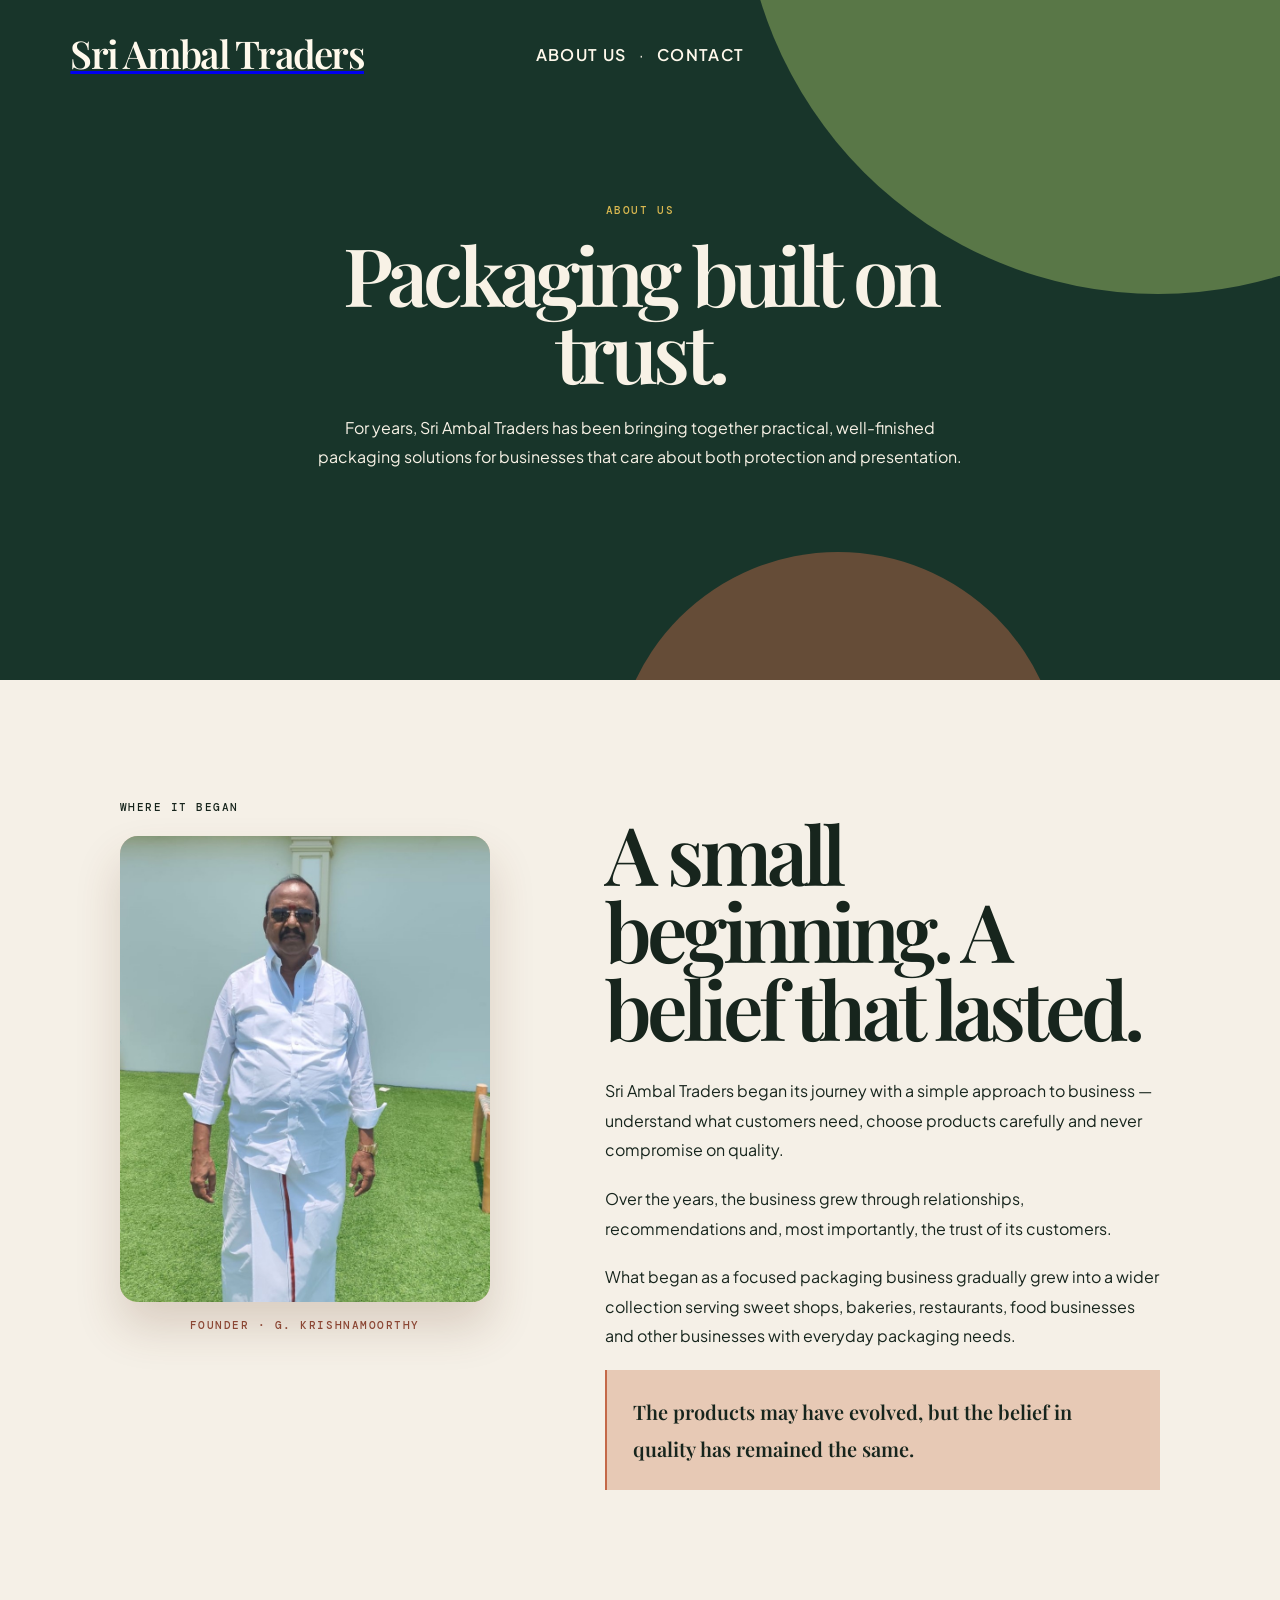
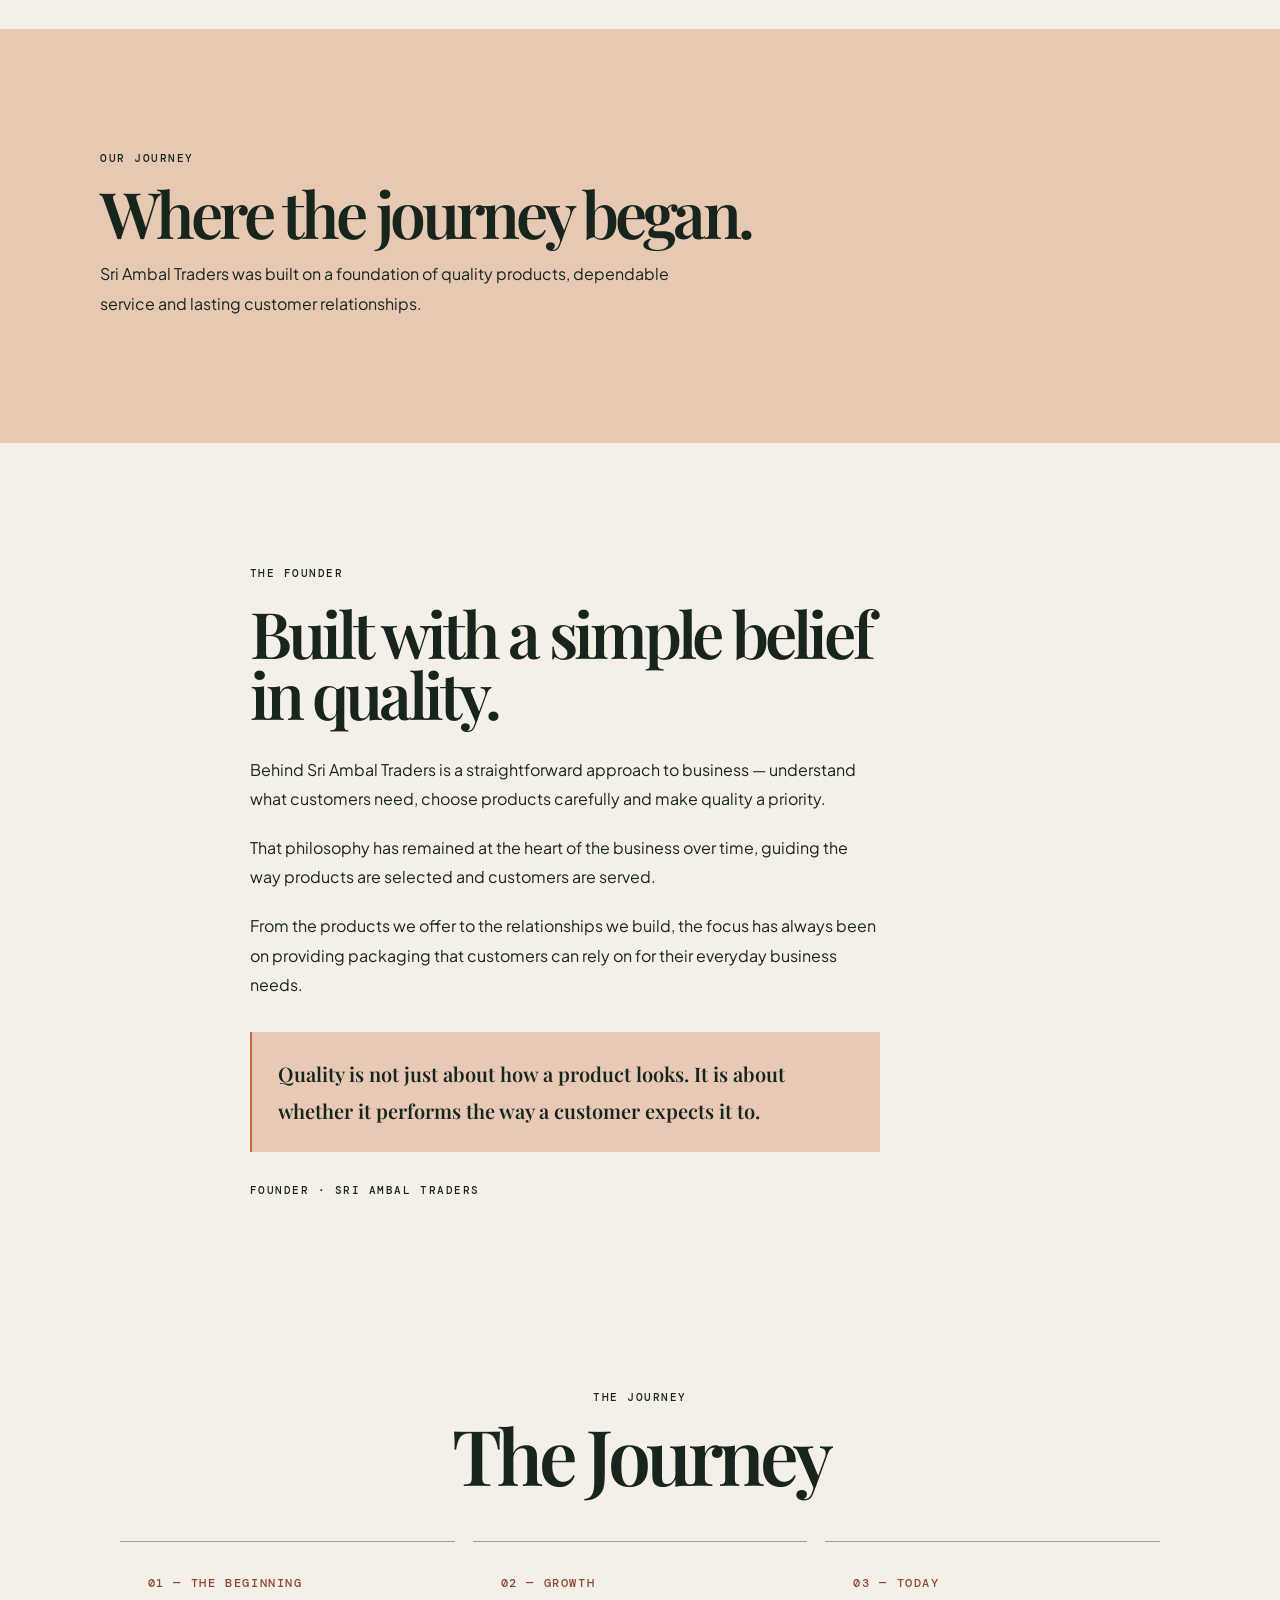
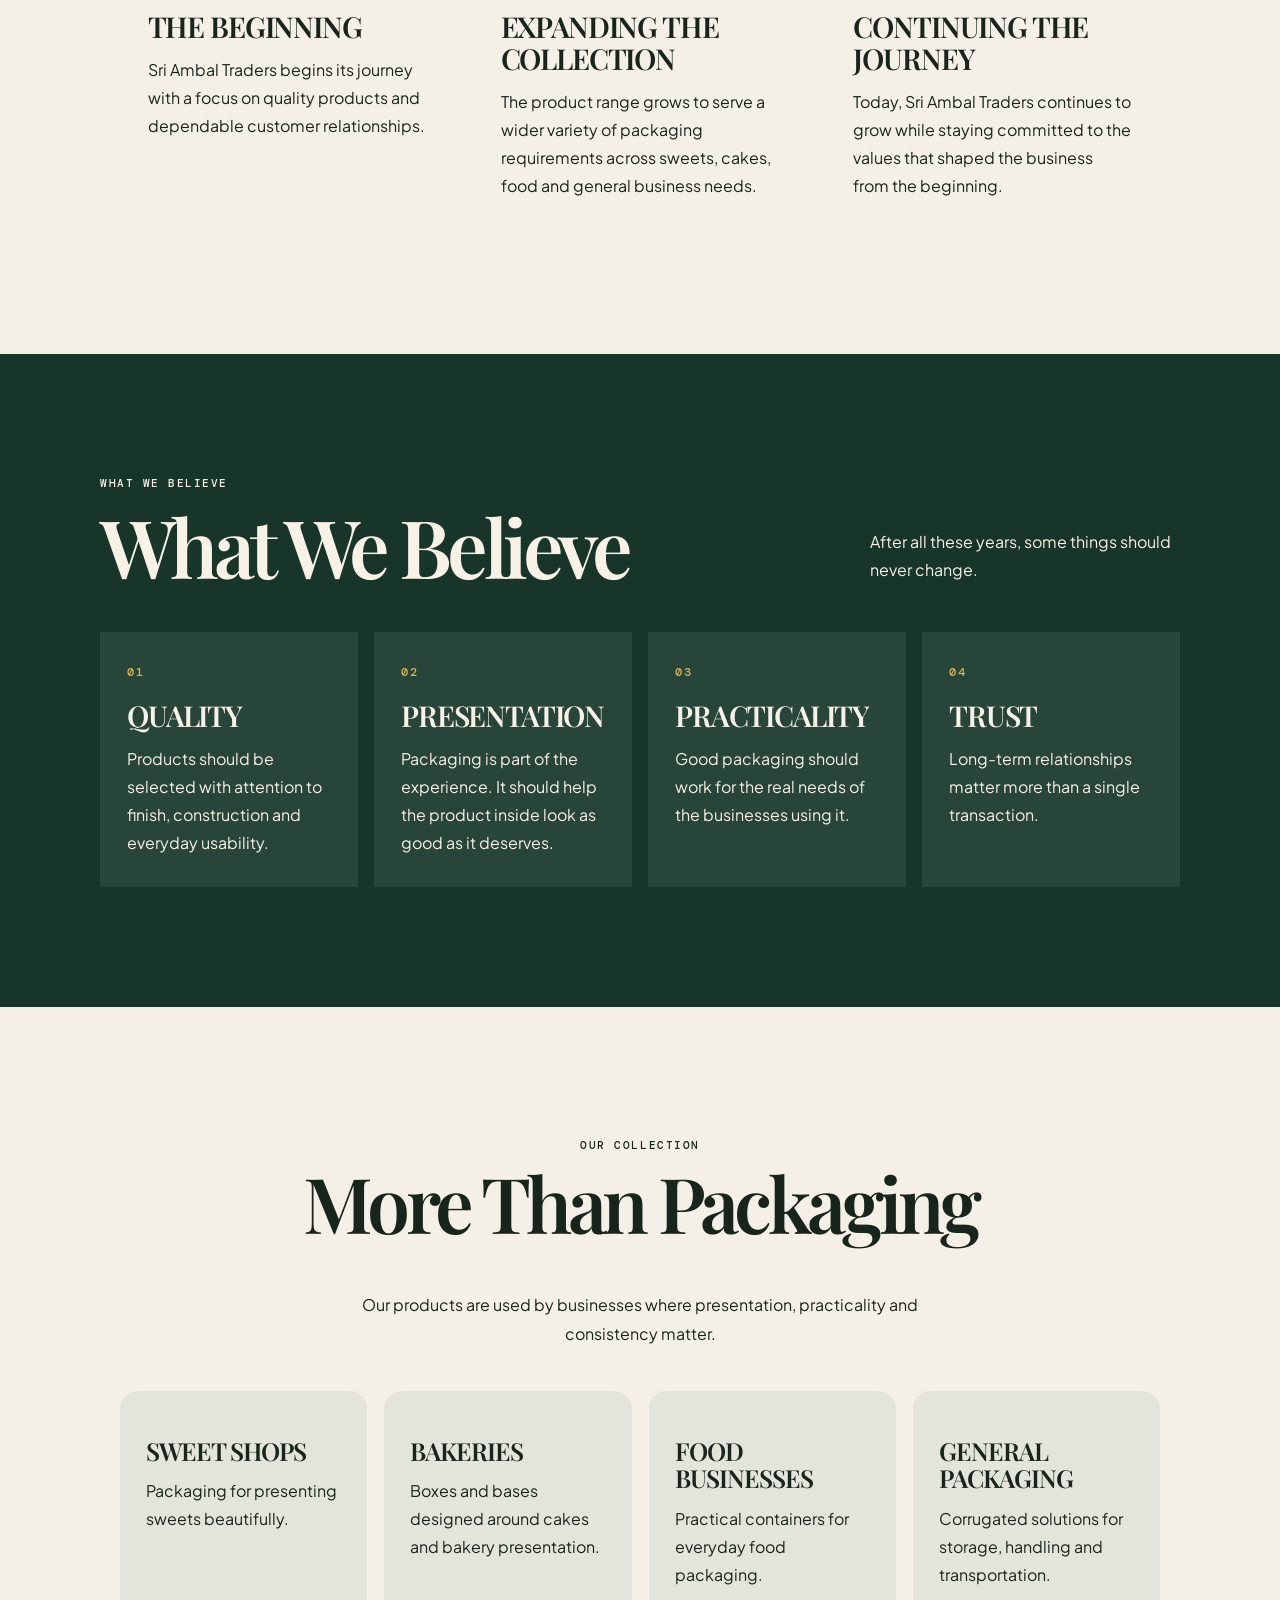
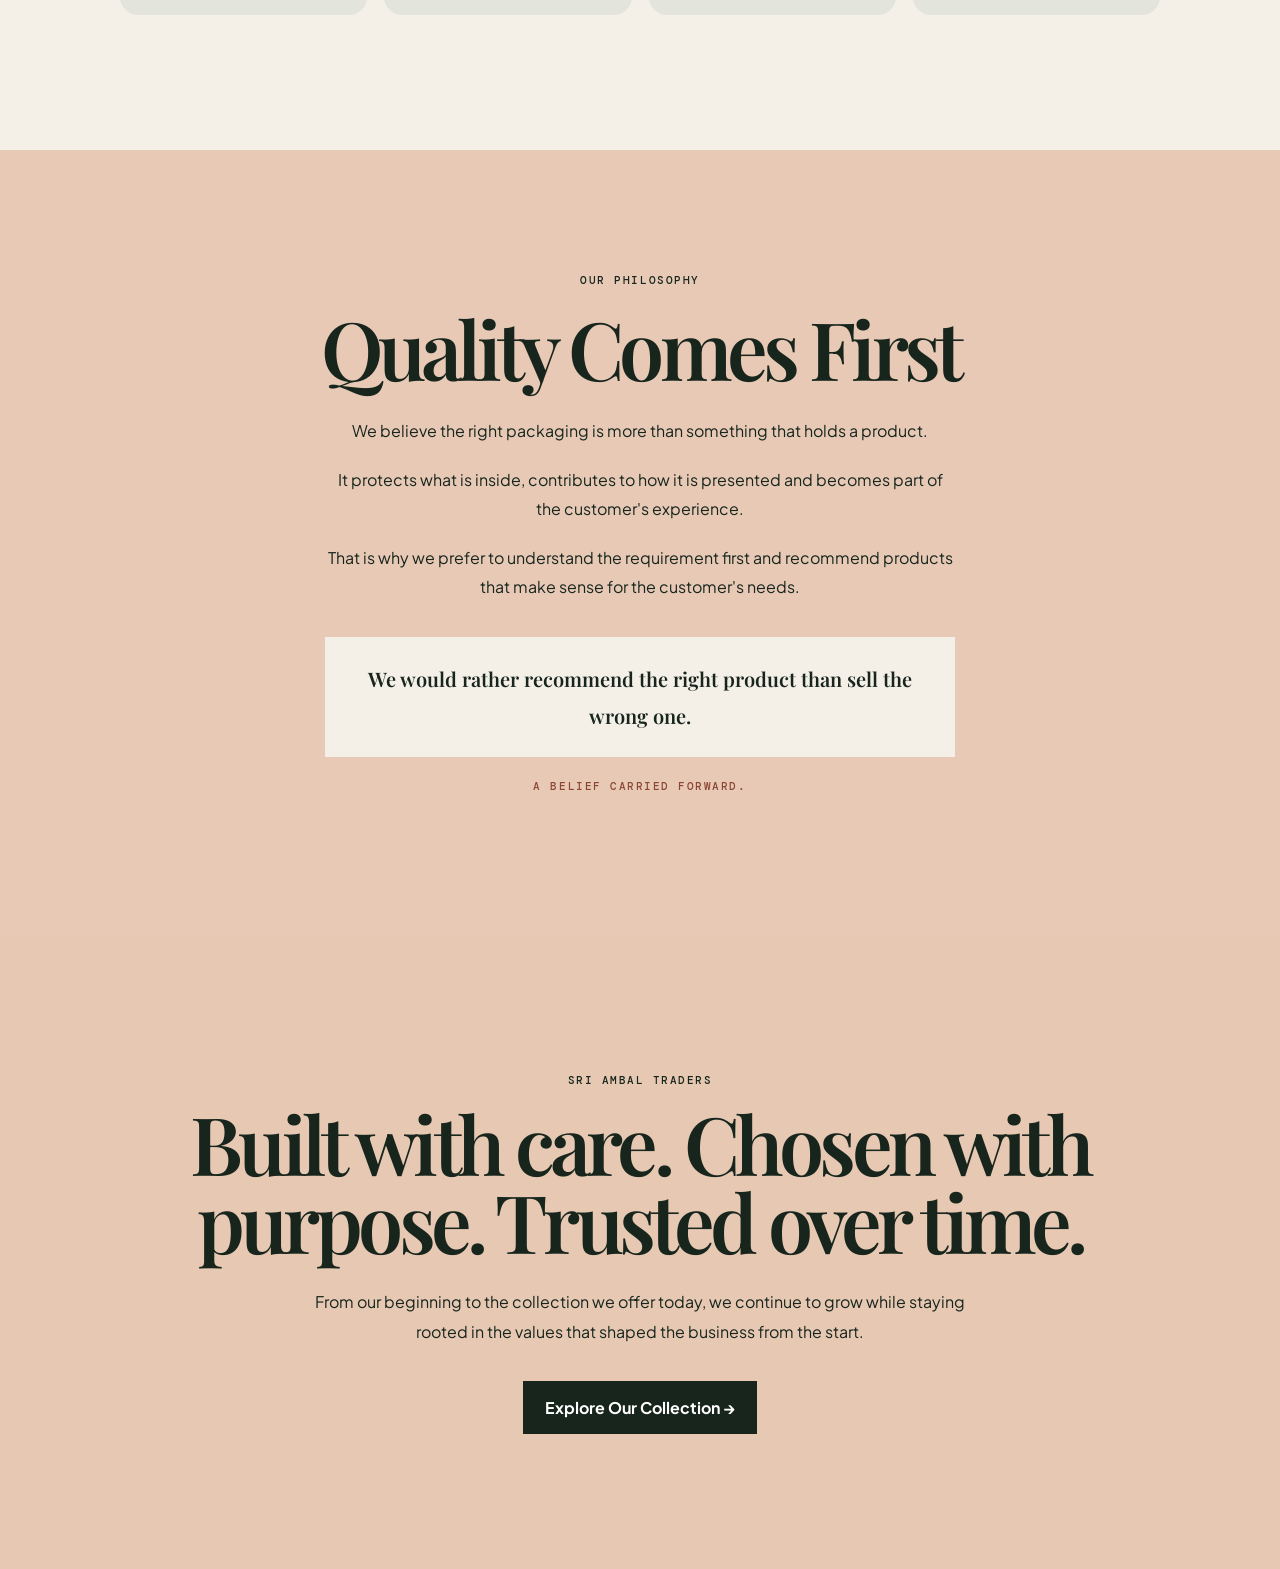
==== commit 7657b591: "Final" ====
--- a/about.html
+++ b/about.html
@@ -17,7 +17,7 @@
 </head>
 <body>
   <main>
-    <section class="about-hero"><div class="hero-orb orb-one"></div><div class="hero-orb orb-two"></div><nav><a class="nav-mark" href="index.html">Sri Ambal Traders</a><div class="nav-centre"><a href="about.html" aria-current="page">About Us</a><span>&middot;</span><a href="contact.html">Contact</a></div></nav><div class="about-copy"><p class="eyebrow">ABOUT US</p><h1>Packaging built on trust.</h1><p>For decades, Sri Ambal Traders has been bringing together practical, well-finished packaging solutions for businesses that care about both protection and presentation.</p></div></section>
+    <section class="about-hero"><div class="hero-orb orb-one"></div><div class="hero-orb orb-two"></div><nav><a class="nav-mark" href="index.html">Sri Ambal Traders</a><div class="nav-centre"><a href="about.html" aria-current="page">About Us</a><span>&middot;</span><a href="contact.html">Contact</a></div></nav><div class="about-copy"><p class="eyebrow">ABOUT US</p><h1>Packaging built on trust.</h1><p>For years, Sri Ambal Traders has been bringing together practical, well-finished packaging solutions for businesses that care about both protection and presentation.</p></div></section>
     <section class="story reveal"><div class="story-media"><p class="eyebrow">WHERE IT BEGAN</p><figure class="story-photo"><img src="assets/photo.jpeg" alt="Founder of Sri Ambal Traders"></figure><p class="founder-caption">FOUNDER &middot; G. KRISHNAMOORTHY</p></div><div class="story-copy"><h2>A small beginning. A belief that lasted.</h2><p>Sri Ambal Traders began its journey with a simple approach to business &mdash; understand what customers need, choose products carefully and never compromise on quality.</p><p>Over the years, the business grew through relationships, recommendations and, most importantly, the trust of its customers.</p><p>What began as a focused packaging business gradually grew into a wider collection serving sweet shops, bakeries, restaurants, food businesses and other businesses with everyday packaging needs.</p><p class="statement">The products may have evolved, but the belief in quality has remained the same.</p></div></section>
     <section class="heritage reveal"><div class="heritage-inner"><div class="heritage-copy"><p class="eyebrow">OUR JOURNEY</p><h2>Where the journey began.</h2><p>Sri Ambal Traders was built on a foundation of quality products, dependable service and lasting customer relationships.</p></div></div></section>
     <section class="founder reveal"><div class="founder-copy"><p class="eyebrow">THE FOUNDER</p><h2>Built with a simple belief in quality.</h2><p>Behind Sri Ambal Traders is a straightforward approach to business &mdash; understand what customers need, choose products carefully and make quality a priority.</p><p>That philosophy has remained at the heart of the business over time, guiding the way products are selected and customers are served.</p><p>From the products we offer to the relationships we build, the focus has always been on providing packaging that customers can rely on for their everyday business needs.</p><p class="statement">Quality is not just about how a product looks. It is about whether it performs the way a customer expects it to.</p><p class="eyebrow" style="margin-top:28px">FOUNDER &middot; SRI AMBAL TRADERS</p></div></section>
